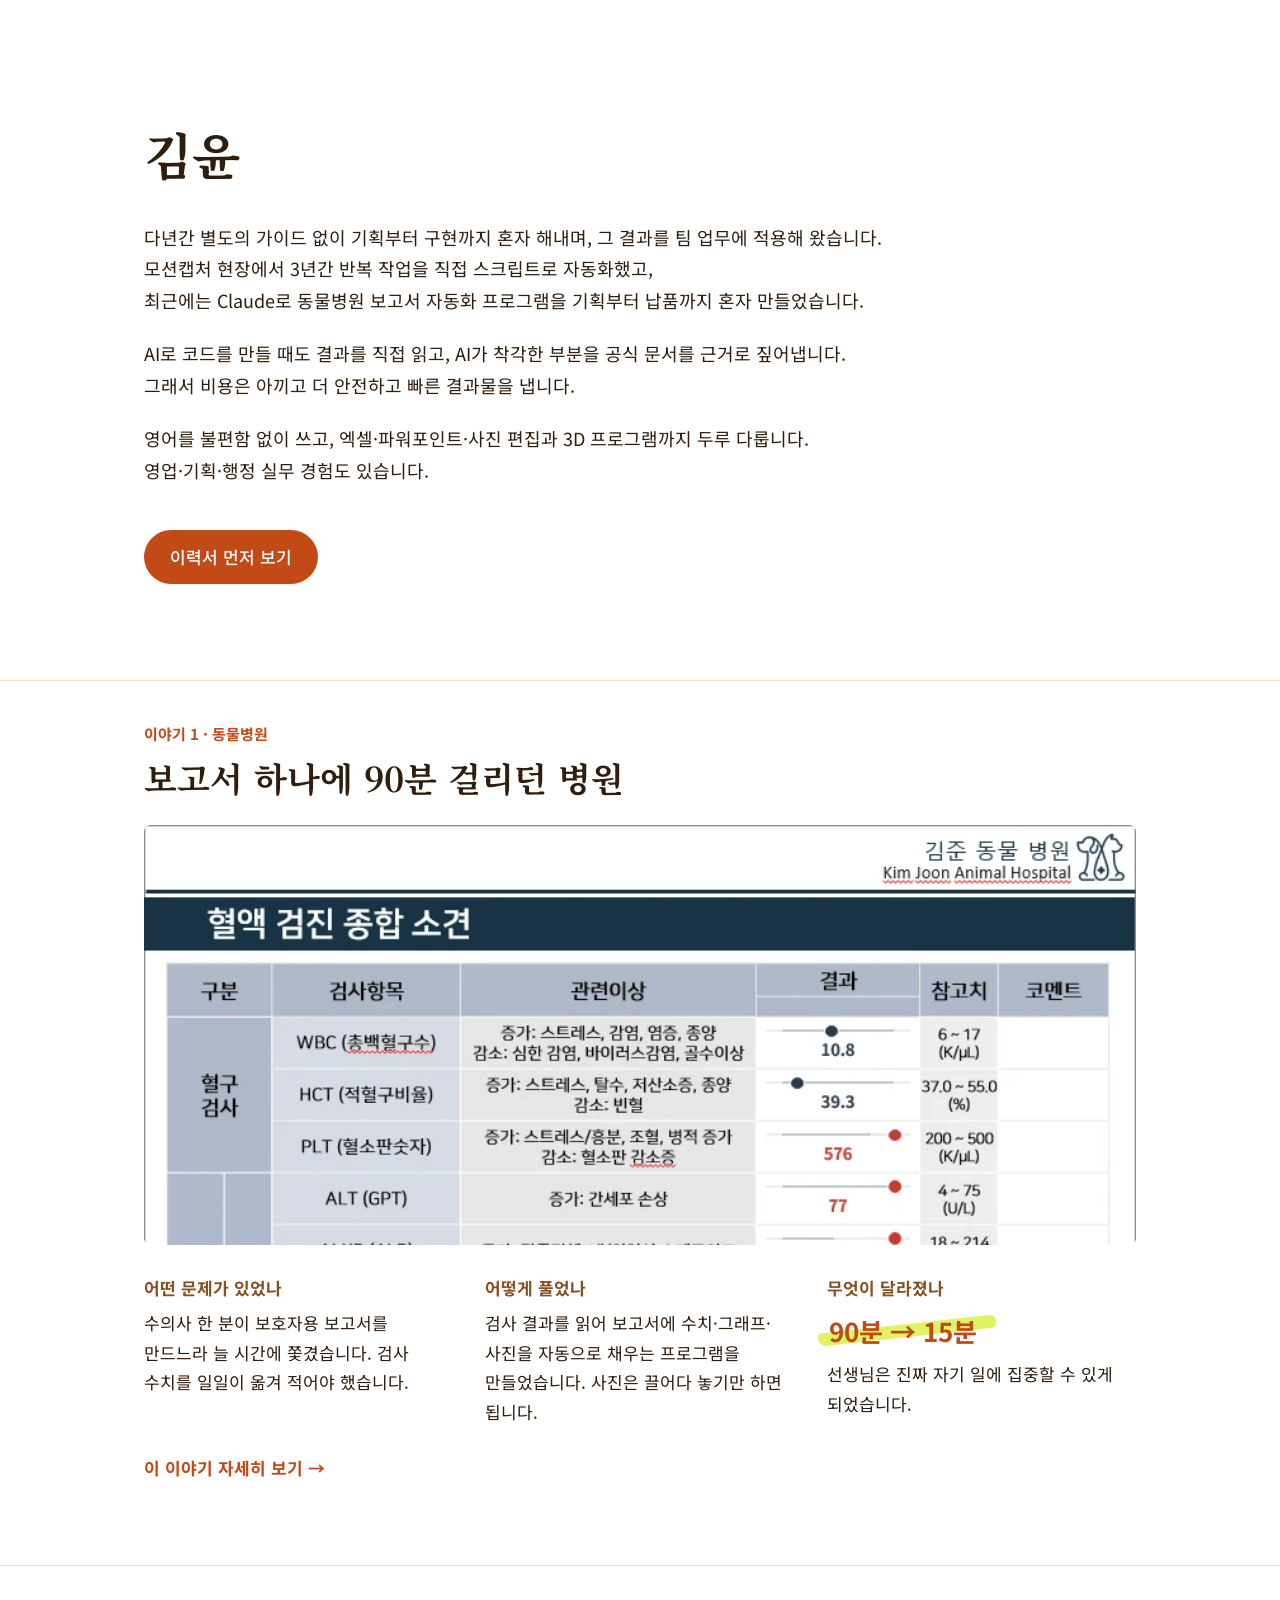
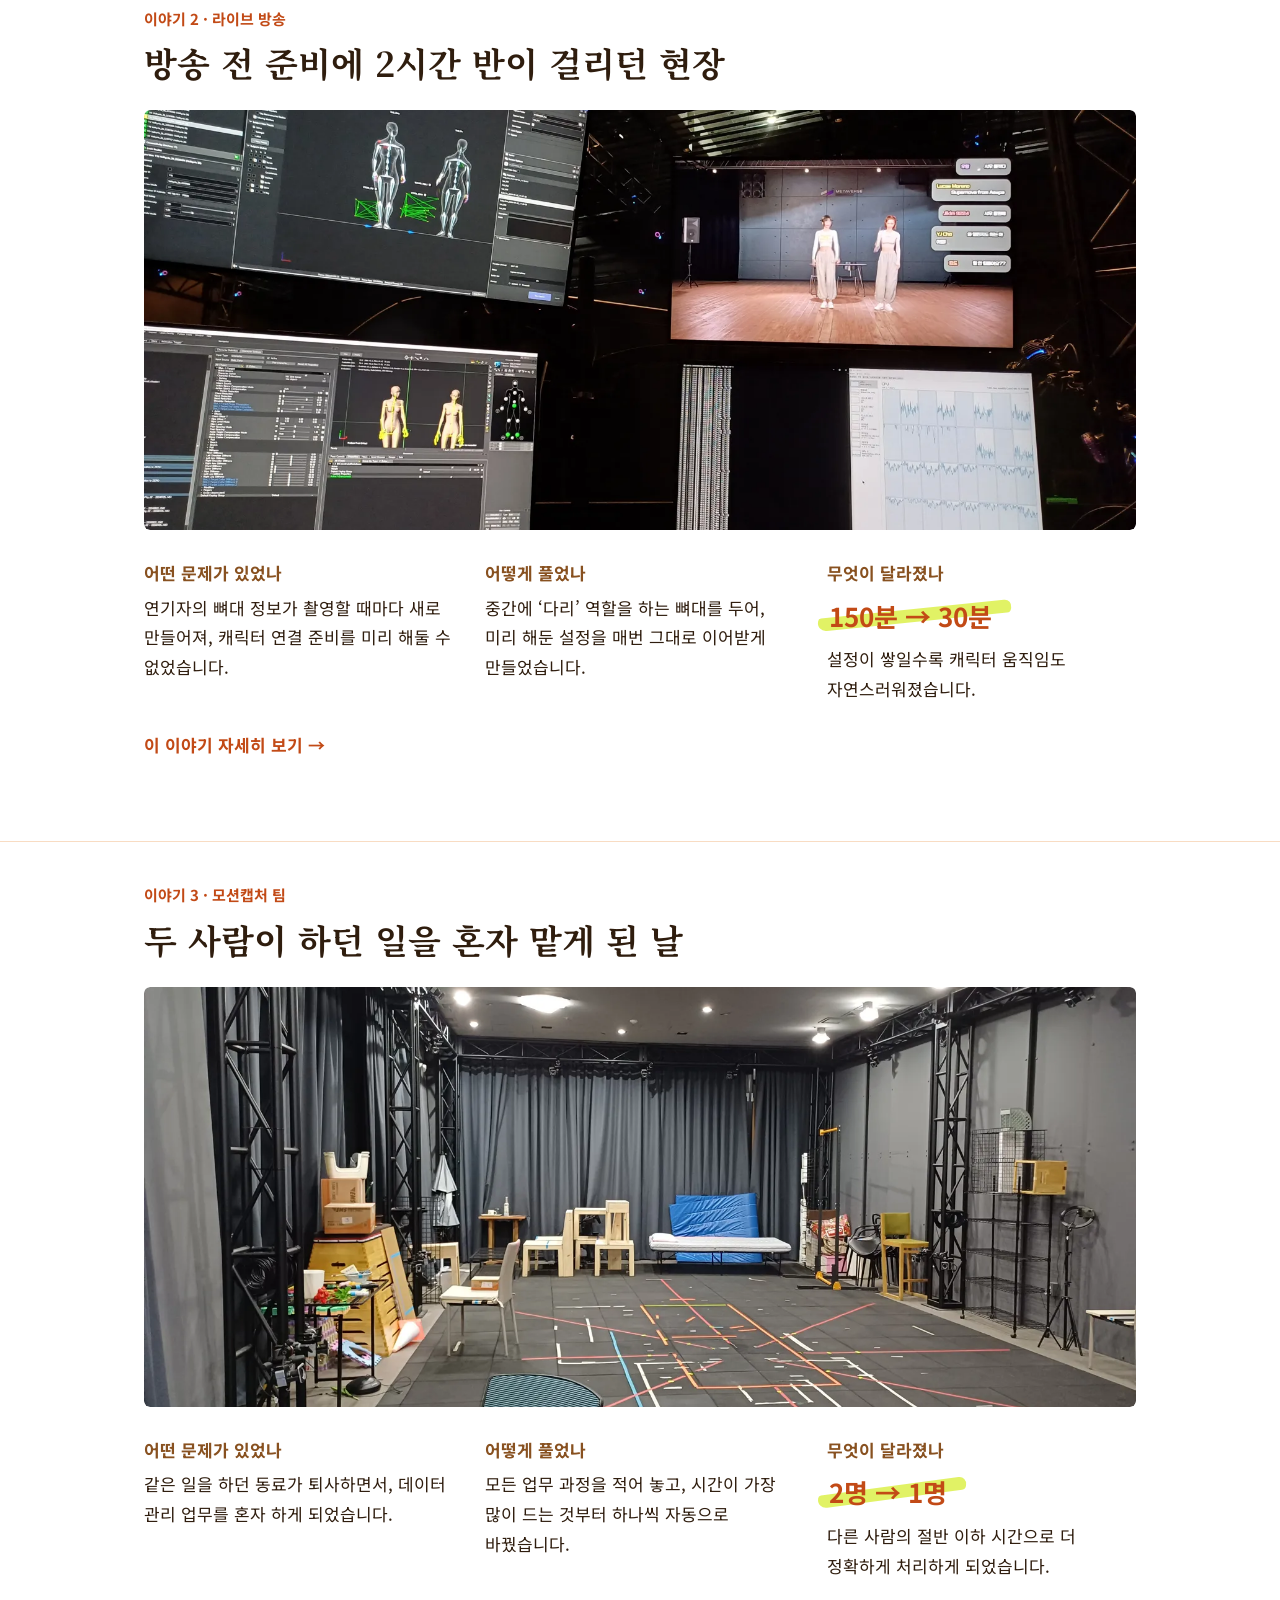
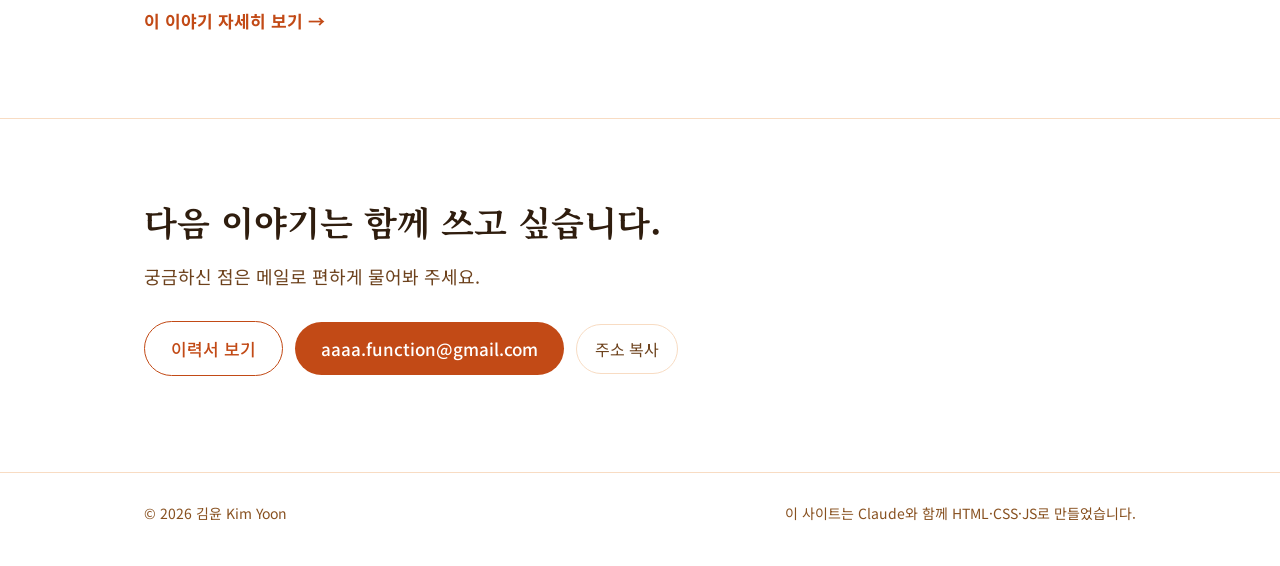
==== index.html @ 87177857 "Highlighter: diagonal stroke from bottom-left to top-right of each number Angle computed per item in" ====
<!doctype html>
<html lang="ko">
<head>
  <meta charset="utf-8">
  <meta name="viewport" content="width=device-width, initial-scale=1">
  <title>김윤 · 포트폴리오</title>
  <meta name="description" content="반복 업무를 찾아 자동화하고, 비개발자가 바로 쓰는 도구로 넘겨줍니다. 신입 AI 바이브 코더 김윤의 포트폴리오.">
  <meta property="og:title" content="김윤 · 포트폴리오">
  <meta property="og:description" content="반복 업무를 찾아 자동화하고, 비개발자가 바로 쓰는 도구로 넘겨줍니다.">
  <meta property="og:type" content="website">
  <meta property="og:image" content="/assets/img/vet-after-c.webp">
  <meta name="theme-color" content="#ffffff">
  <link rel="icon" href="/favicon.svg" type="image/svg+xml">
  <link rel="preconnect" href="https://fonts.googleapis.com">
  <link rel="preconnect" href="https://fonts.gstatic.com" crossorigin>
  <link rel="stylesheet" href="https://fonts.googleapis.com/css2?family=Noto+Serif+KR:wght@600;700&family=Noto+Sans+KR:wght@400;500;700&display=swap">
  <link rel="stylesheet" href="/assets/css/style.css?v=18">
</head>
<body id="top">
  <a class="skip" href="#main">본문으로 건너뛰기</a>

  <main id="main">
    <section class="hero intro" id="about">
      <div class="container narrow">
        <h1>김윤</h1>
        <p>다년간 별도의 가이드 없이 기획부터 구현까지 혼자 해내며, 그 결과를 팀 업무에 적용해 왔습니다.<br>
           모션캡처 현장에서 3년간 반복 작업을 직접 스크립트로 자동화했고,<br>
           최근에는 Claude로 동물병원 보고서 자동화 프로그램을 기획부터 납품까지 혼자 만들었습니다.</p>
        <p>AI로 코드를 만들 때도 결과를 직접 읽고, AI가 착각한 부분을 공식 문서를 근거로 짚어냅니다.<br>
           그래서 비용은 아끼고 더 안전하고 빠른 결과물을 냅니다.</p>
        <p>영어를 불편함 없이 쓰고, 엑셀·파워포인트·사진 편집과 3D 프로그램까지 두루 다룹니다.<br>
           영업·기획·행정 실무 경험도 있습니다.</p>
        <div class="actions">
          <a class="btn" href="/resume.html">이력서 먼저 보기</a>
        </div>
      </div>
    </section>

    <div id="stories">
      <article class="story">
        <div class="container">
          <p class="kicker">이야기 1 · 동물병원</p>
          <h2>보고서 하나에 90분 걸리던 병원</h2>
          <a class="photo-link" href="/projects/vet.html" aria-label="동물병원 이야기 자세히 보기"><img class="photo top" src="/assets/img/vet-after-c.webp" alt="자동으로 만들어진 혈액 검사 보고서" width="782" height="1129" loading="lazy"></a>
          <div class="cols">
            <div><h3>어떤 문제가 있었나</h3><p>수의사 한 분이 보호자용 보고서를 만드느라 늘 시간에 쫓겼습니다. 검사 수치를 일일이 옮겨 적어야 했습니다.</p></div>
            <div><h3>어떻게 풀었나</h3><p>검사 결과를 읽어 보고서에 수치·그래프·사진을 자동으로 채우는 프로그램을 만들었습니다. 사진은 끌어다 놓기만 하면 됩니다.</p></div>
            <div><h3>무엇이 달라졌나</h3><p><b class="big"><span class="hl">90분 → 15분</span></b>선생님은 진짜 자기 일에 집중할 수 있게 되었습니다.</p></div>
          </div>
          <a class="link-more" href="/projects/vet.html">이 이야기 자세히 보기 →</a>
        </div>
      </article>

      <article class="story">
        <div class="container">
          <p class="kicker">이야기 2 · 라이브 방송</p>
          <h2>방송 전 준비에 2시간 반이 걸리던 현장</h2>
          <a class="photo-link" href="/projects/live.html" aria-label="라이브 방송 이야기 자세히 보기"><img class="photo" src="/assets/img/live-4.webp" alt="모션캡처 스튜디오 현장" width="1600" height="900" loading="lazy"></a>
          <div class="cols">
            <div><h3>어떤 문제가 있었나</h3><p>연기자의 뼈대 정보가 촬영할 때마다 새로 만들어져, 캐릭터 연결 준비를 미리 해둘 수 없었습니다.</p></div>
            <div><h3>어떻게 풀었나</h3><p>중간에 ‘다리’ 역할을 하는 뼈대를 두어, 미리 해둔 설정을 매번 그대로 이어받게 만들었습니다.</p></div>
            <div><h3>무엇이 달라졌나</h3><p><b class="big"><span class="hl">150분 → 30분</span></b>설정이 쌓일수록 캐릭터 움직임도 자연스러워졌습니다.</p></div>
          </div>
          <a class="link-more" href="/projects/live.html">이 이야기 자세히 보기 →</a>
        </div>
      </article>

      <article class="story">
        <div class="container">
          <p class="kicker">이야기 3 · 모션캡처 팀</p>
          <h2>두 사람이 하던 일을 혼자 맡게 된 날</h2>
          <a class="photo-link" href="/projects/mocap.html" aria-label="모션캡처 팀 이야기 자세히 보기"><img class="photo" src="/assets/img/mocap-3.webp" alt="모션캡처 스튜디오 전경" width="1600" height="1200" loading="lazy"></a>
          <div class="cols">
            <div><h3>어떤 문제가 있었나</h3><p>같은 일을 하던 동료가 퇴사하면서, 데이터 관리 업무를 혼자 하게 되었습니다.</p></div>
            <div><h3>어떻게 풀었나</h3><p>모든 업무 과정을 적어 놓고, 시간이 가장 많이 드는 것부터 하나씩 자동으로 바꿨습니다.</p></div>
            <div><h3>무엇이 달라졌나</h3><p><b class="big"><span class="hl">2명 → 1명</span></b>다른 사람의 절반 이하 시간으로 더 정확하게 처리하게 되었습니다.</p></div>
          </div>
          <a class="link-more" href="/projects/mocap.html">이 이야기 자세히 보기 →</a>
        </div>
      </article>
    </div>

    <section class="contact" id="contact">
      <div class="container">
        <h2>다음 이야기는 함께 쓰고 싶습니다.</h2>
        <p>궁금하신 점은 메일로 편하게 물어봐 주세요.</p>
        <div class="row">
          <a class="btn ghost" href="/resume.html">이력서 보기</a>
          <a class="btn" href="mailto:aaaa.function@gmail.com">aaaa.function@gmail.com</a>
          <button class="copy-btn" type="button" data-copy="aaaa.function@gmail.com">주소 복사</button>
        </div>
      </div>
    </section>
  </main>

  <footer>
    <div class="container">
      <span>© 2026 김윤 Kim Yoon</span>
      <span>이 사이트는 Claude와 함께 HTML·CSS·JS로 만들었습니다.</span>
    </div>
  </footer>
  <a class="to-top" href="#top" aria-label="맨 위로 가기">↑ 위로 가기</a>
  <script src="/assets/js/main.js?v=18" defer></script>
</body>
</html>
---- assets/css/style.css ----
/* ===== Tokens ===== */
:root {
  --bg: #ffffff;
  --soft: #fef1e7;
  --paper-bg: #fae7d6;
  --text: #2f1d0e;
  --text-2: #6d421d;
  --text-3: #885120;
  --line: #f8dcc3;
  --line-strong: #eebf96;
  --accent: #c24a16;          /* crimson orange, 4.9:1 on white */
  --accent-hover: #9a3a10;
  --accent-soft: #fcf0e8;
  --before: transparent;
  --before-ink: #885120;
  --serif: "Noto Serif KR", serif;
  --sans: "Noto Sans KR", -apple-system, "Apple SD Gothic Neo", "Malgun Gothic", sans-serif;
  --maxw: 1040px;
  color-scheme: light;
}

/* ===== Base ===== */
*, *::before, *::after { box-sizing: border-box; }
html { scroll-behavior: smooth; -webkit-text-size-adjust: 100%; }
body { margin: 0; background: var(--bg); color: var(--text); font-family: var(--sans); font-size: 17px; line-height: 1.75; word-break: keep-all; overflow-wrap: anywhere; }
img { max-width: 100%; display: block; }
a { color: var(--accent); }
h1, h2, h3 { margin: 0; line-height: 1.35; }
p { margin: 0; }
.container { max-width: var(--maxw); margin: 0 auto; padding: 0 24px; }
.serif { font-family: var(--serif); }
.skip { position: absolute; left: -999px; top: 8px; background: var(--accent); color: #fff; padding: 8px 12px; border-radius: 8px; z-index: 100; }
.skip:focus { left: 8px; }
:focus-visible { outline: 3px solid var(--accent); outline-offset: 3px; border-radius: 4px; }

/* ===== Header ===== */
.site-header { position: sticky; top: 0; z-index: 50; background: rgba(255,255,255,.94); backdrop-filter: blur(8px); -webkit-backdrop-filter: blur(8px); border-bottom: 1px solid transparent; transition: border-color .2s; }
.site-header.scrolled { border-bottom-color: var(--line); }
.nav { display: flex; flex-wrap: wrap; align-items: center; justify-content: space-between; gap: 8px 16px; min-height: 68px; padding-top: 8px; padding-bottom: 8px; }
.brand { font-family: var(--serif); font-size: 20px; font-weight: 700; text-decoration: none; color: var(--text); }
.nav-links { display: flex; flex-wrap: wrap; align-items: center; gap: 4px; list-style: none; margin: 0; padding: 0; }
.nav-links a { display: inline-block; text-decoration: none; color: var(--text-2); font-size: 16px; padding: 10px 12px; border-radius: 8px; }
.nav-links a:hover, .nav-links a[aria-current="page"] { color: var(--text); background: var(--soft); }
.nav-links a.pill { color: var(--accent); border: 1.5px solid var(--accent); border-radius: 999px; padding: 8px 16px; margin-left: 4px; }
.nav-links a.pill:hover { background: var(--accent); color: #fff; }

/* ===== Buttons ===== */
.btn { display: inline-flex; align-items: center; gap: 8px; min-height: 48px; padding: 12px 26px; border-radius: 999px; background: var(--accent); color: #fff; text-decoration: none; font-size: 17px; font-weight: 500; }
.btn:hover { background: var(--accent-hover); }
.btn.ghost { background: transparent; color: var(--accent); border: 1.5px solid var(--accent); }
.btn.ghost:hover { background: var(--accent-soft); }
.link-more { display: inline-block; font-size: 17px; font-weight: 700; text-decoration: none; padding: 10px 0; }
.link-more:hover { text-decoration: underline; }

/* ===== Main page (B · story) ===== */
.hero { padding: 80px 0 64px; }
.hero h1 { font-family: var(--serif); font-size: clamp(32px, 5vw, 50px); font-weight: 700; }
.hero .lead { margin-top: 28px; font-size: clamp(17px, 2vw, 19px); color: var(--text-2); max-width: 680px; }
.hero .actions { display: flex; flex-wrap: wrap; gap: 12px; margin-top: 32px; }

.story { padding: 40px 0 72px; border-top: 1px solid var(--line); }
.story .kicker { font-size: 15px; font-weight: 700; color: var(--accent); }
.story h2 { font-family: var(--serif); font-size: clamp(26px, 3.6vw, 34px); margin: 8px 0 24px; }
.story .photo { width: 100%; height: clamp(220px, 40vw, 420px); object-fit: cover; border-radius: 6px; background: var(--soft); }
.story .photo.top { object-position: top; }
.story .cols { display: grid; grid-template-columns: repeat(auto-fit, minmax(260px, 1fr)); gap: 28px 32px; margin-top: 32px; }
.story h3 { font-size: 17px; color: var(--text-3); margin-bottom: 8px; }
.story .big { display: block; font-size: 26px; font-weight: 700; color: var(--accent); }
.story .link-more { margin-top: 16px; }

.band { background: var(--soft); padding: 72px 0; }
.band .narrow { max-width: 760px; }
.band h2 { font-family: var(--serif); font-size: 30px; margin-bottom: 20px; }
.band p + p { margin-top: 16px; }
.band p { font-size: 18px; }

.contact { padding: 80px 0 96px; }
.contact h2 { font-family: var(--serif); font-size: clamp(26px, 3.6vw, 34px); }
.contact p { margin: 16px 0 28px; font-size: 18px; color: var(--text-2); }
.contact .row { display: flex; flex-wrap: wrap; gap: 12px; align-items: center; }
.copy-btn { font: inherit; font-size: 16px; min-height: 48px; padding: 10px 18px; border-radius: 999px; border: 1.5px solid var(--line); background: #fff; color: var(--text-2); cursor: pointer; }
.copy-btn:hover { border-color: var(--accent); color: var(--accent); }

footer { border-top: 1px solid var(--line); padding: 28px 0 40px; color: var(--text-3); font-size: 14px; }
footer .container { display: flex; flex-wrap: wrap; justify-content: space-between; gap: 8px 24px; }

/* ===== Resume (D · paper) ===== */
.paper-wrap { background: var(--paper-bg); padding: 48px 16px 80px; }
.paper { max-width: 860px; margin: 0 auto; background: #fff; border-radius: 4px; box-shadow: 0 2px 16px rgba(0,0,0,.08); padding: clamp(28px, 6vw, 64px) clamp(20px, 6vw, 56px); }
.paper-head { display: flex; flex-wrap: wrap; justify-content: space-between; align-items: flex-end; gap: 12px 16px; border-bottom: 3px solid var(--text); padding-bottom: 20px; }
.paper-head h1 { font-family: var(--serif); font-size: 44px; font-weight: 700; }
.paper-head p { color: var(--text-2); margin-top: 4px; }
.paper-head a { font-weight: 700; }
.paper-stats { display: grid; grid-template-columns: repeat(auto-fit, minmax(170px, 1fr)); border-bottom: 1px solid var(--line-strong); }
.paper-stats div { padding: 22px 8px 22px 0; }
.paper-stats small { display: block; font-size: 15px; color: var(--text-2); }
.paper-stats b { font-size: 25px; color: var(--accent); }
.prow { display: flex; flex-wrap: wrap; gap: 8px 32px; padding: 28px 0; border-bottom: 1px solid var(--line-strong); }
.prow:last-child { border-bottom: 0; padding-bottom: 0; }
.prow > h2 { flex: 1 1 110px; font-size: 17px; font-weight: 700; }
.prow > .pc { flex: 999 1 480px; min-width: 0; }
.pjob + .pjob { margin-top: 22px; }
.pjob .t { display: flex; flex-wrap: wrap; justify-content: space-between; gap: 2px 12px; }
.pjob h3 { font-size: 19px; }
.pjob .d { font-size: 15px; color: var(--text-2); }
.pjob p { margin-top: 4px; }
.pjob a { font-size: 15px; font-weight: 700; text-decoration: none; display: inline-block; padding: 6px 0; }
.tl { list-style: none; margin: 0; padding: 0; display: grid; gap: 10px; }
.tl li { display: flex; flex-wrap: wrap; gap: 2px 20px; }
.tl .w { flex: 0 0 170px; color: var(--text-2); }
.plist { margin: 0; padding-left: 20px; display: grid; gap: 8px; }
.plist ul { margin: 6px 0 0; padding-left: 18px; display: grid; gap: 4px; color: var(--text-2); font-size: 16px; }
.paper-actions { max-width: 860px; margin: 20px auto 0; display: flex; flex-wrap: wrap; gap: 12px; justify-content: flex-end; }

/* ===== Case pages (E + A) ===== */
.case-hero { padding: 48px 0 8px; }
.back { display: inline-block; font-size: 16px; color: var(--text-2); text-decoration: none; padding: 8px 0; margin-bottom: 20px; }
.back:hover { color: var(--text); }
.case-hero .kicker { font-size: 15px; font-weight: 700; color: var(--accent); }
.case-hero h1 { font-family: var(--serif); font-size: clamp(30px, 4.6vw, 44px); margin-top: 6px; }

.callout { margin-top: 28px; background: transparent; border: 1.5px solid var(--accent); border-radius: 16px; padding: 24px 28px; }
.callout .lbl { font-size: 15px; font-weight: 700; color: var(--accent); margin-bottom: 8px; }
.callout ul { margin: 0; padding-left: 20px; display: grid; gap: 6px; font-size: 18px; }
.callout b { color: var(--accent); }

.compare { display: grid; grid-template-columns: repeat(auto-fit, minmax(280px, 1fr)); gap: 20px; margin-top: 24px; }
.compare .side { border-radius: 16px; padding: 26px 28px; background: transparent; border: 1.5px solid var(--line-strong); }
.compare .side.after { background: transparent; border: 2px solid var(--accent); }
.compare .tag { font-size: 16px; font-weight: 700; color: var(--before-ink); }
.compare .num { font-size: clamp(30px, 4vw, 40px); font-weight: 700; color: var(--before-ink); margin-top: 2px; line-height: 1.3; }
.compare .after .tag, .compare .after .num { color: var(--accent); }
.compare p { margin-top: 8px; }
.compare img { margin-top: 16px; width: 100%; height: 280px; object-fit: cover; object-position: top; border-radius: 10px; background: #fff; }
.compare button { all: unset; display: block; width: 100%; cursor: zoom-in; }
.compare button:focus-visible { outline: 3px solid var(--accent); outline-offset: 3px; border-radius: 10px; }

.facts { display: grid; grid-template-columns: repeat(auto-fit, minmax(200px, 1fr)); gap: 12px; margin-top: 20px; }
.fact { border: 1px solid var(--line); border-radius: 12px; padding: 16px 18px; }
.fact small { display: block; font-size: 14px; color: var(--text-3); }
.fact b { font-size: 17px; }

.detail { padding: 56px 0 24px; }
.detail > h2 { font-family: var(--serif); font-size: 26px; margin-bottom: 8px; }
.detail > .note { color: var(--text-3); font-size: 15px; margin-bottom: 8px; }
.dsec { padding: 24px 0; border-top: 1px solid var(--line); display: flex; flex-wrap: wrap; gap: 8px 32px; }
.dsec h3 { flex: 1 1 140px; font-size: 18px; }
.dsec ul { flex: 999 1 480px; min-width: 0; margin: 0; padding-left: 20px; display: grid; gap: 8px; }
.dsec li::marker { color: var(--accent); }
.dsec .arrow { color: var(--accent); font-weight: 700; }

.gallery { display: grid; grid-template-columns: repeat(auto-fit, minmax(280px, 1fr)); gap: 12px; padding: 16px 0 24px; }
.gallery button { display: block; width: 100%; padding: 0; border: 1px solid var(--line); border-radius: 10px; overflow: hidden; background: var(--soft); cursor: zoom-in; }
.gallery img { width: 100%; aspect-ratio: 4 / 3; object-fit: cover; }
.gallery .contain img { object-fit: contain; background: #fff; }
.gallery figure { margin: 0; }
.gallery figcaption { font-size: 14px; color: var(--text-3); margin-top: 6px; }

.video { position: relative; aspect-ratio: 16 / 9; border-radius: 10px; overflow: hidden; background: #111; margin-top: 16px; }
.video button { all: unset; position: absolute; inset: 0; cursor: pointer; display: grid; place-items: center; }
.video img { position: absolute; inset: 0; width: 100%; height: 100%; object-fit: cover; opacity: .8; }
.video .play { position: relative; width: 72px; height: 72px; border-radius: 50%; background: rgba(255,255,255,.94); display: grid; place-items: center; }
.video .play svg { width: 28px; height: 28px; margin-left: 4px; color: #111; }
.video .vlabel { position: absolute; left: 14px; bottom: 12px; color: #fff; font-size: 14px; background: rgba(0,0,0,.6); padding: 4px 10px; border-radius: 8px; }
.video iframe { position: absolute; inset: 0; width: 100%; height: 100%; border: 0; }

.pager { display: flex; flex-wrap: wrap; gap: 12px; padding: 32px 0 72px; }
.pager a { flex: 1 1 240px; text-decoration: none; border: 1px solid var(--line); border-radius: 12px; padding: 14px 18px; color: var(--text); }
.pager a:hover { border-color: var(--accent); }
.pager small { display: block; color: var(--text-3); font-size: 14px; }
.pager span { font-weight: 700; }
.pager .r { text-align: right; }

/* ===== Lightbox ===== */
.lightbox { border: 0; padding: 0; background: transparent; max-width: 100vw; max-height: 100vh; width: 100vw; height: 100vh; }
.lightbox::backdrop { background: rgba(10,10,8,.9); }
.lightbox .lb-inner { width: 100%; height: 100%; display: grid; place-items: center; padding: 56px 16px 40px; }
.lightbox img { max-width: min(1400px, 100%); max-height: calc(100vh - 110px); object-fit: contain; border-radius: 6px; }
.lightbox .lb-close { position: fixed; top: 14px; right: 14px; background: rgba(255,255,255,.15); color: #fff; border: 0; width: 48px; height: 48px; border-radius: 10px; cursor: pointer; font-size: 20px; }
.lightbox .lb-cap { position: fixed; left: 0; right: 0; bottom: 14px; text-align: center; color: rgba(255,255,255,.8); font-size: 14px; }

@media (prefers-reduced-motion: reduce) { html { scroll-behavior: auto; } }
@media (max-width: 480px) { .container { padding: 0 16px; } .hero { padding: 56px 0 48px; } }

/* ===== Print (résumé) ===== */
@media print {
  .site-header, footer, .paper-actions, .skip { display: none !important; }
  .paper-wrap { background: #fff; padding: 0; }
  .paper { box-shadow: none; padding: 0; }
  body { font-size: 11pt; }
}

/* ===== Intro as first section ===== */
.hero.intro p { max-width: none; }
.hero.intro .kicker { font-size: 15px; font-weight: 700; color: var(--accent); margin-bottom: 10px; }
.hero.intro h1 { margin-bottom: 24px; }
.hero.intro p:not(.kicker) { font-size: 18px; }
.hero.intro p:not(.kicker) + p { margin-top: 16px; }

/* ===== Back to top ===== */
.to-top {
  position: fixed; right: 20px; bottom: 20px; z-index: 60;
  display: inline-flex; align-items: center; min-height: 48px; padding: 0 18px;
  border-radius: 999px; background: var(--accent); color: #fff; text-decoration: none;
  font-size: 15px; font-weight: 500; box-shadow: 0 4px 16px rgba(0,0,0,.15);
  opacity: 0; visibility: hidden; transform: translateY(8px);
  transition: opacity .2s, transform .2s, visibility .2s;
}
.to-top.show { opacity: 1; visibility: visible; transform: none; }
.to-top:hover { background: var(--accent-hover); }
@media print { .to-top { display: none !important; } }
@media (max-width: 480px) { .to-top { right: 12px; bottom: 12px; } }

/* ===== Spacing & separator tweaks ===== */
.hero.intro { padding: 120px 0 96px; }
.hero.intro .kicker { margin-bottom: 14px; }
.hero.intro h1 { margin-bottom: 0.68em; } /* ≈ half the heading line height */
.hero.intro p:not(.kicker) + p { margin-top: 22px; }
.hero.intro .actions { margin-top: 44px; }
.contact { border-top: 1px solid var(--line); }
@media (max-width: 480px) { .hero.intro { padding: 72px 0 64px; } }

/* ===== 결과: text first, images below (single column) ===== */
.dsec.result { display: block; }
.r-text { display: flex; flex-wrap: wrap; gap: 8px 32px; }
.r-text h3 { flex: 1 1 140px; font-size: 18px; }
.r-text ul { flex: 999 1 480px; min-width: 0; margin: 0; padding-left: 20px; display: grid; gap: 8px; }
.r-media { display: flex; flex-direction: column; align-items: center; gap: 20px; margin-top: 32px; }
.r-media figure { margin: 0; width: 100%; max-width: 760px; text-align: center; }
.r-media button { all: unset; display: block; width: 100%; cursor: zoom-in; }
.r-media button:focus-visible { outline: 3px solid var(--accent); outline-offset: 3px; border-radius: 8px; }
.r-media img { display: block; width: 100%; height: auto; margin: 0 auto; border: 0; border-radius: 8px; }
.r-media figcaption { font-size: 14px; color: var(--text-3); margin-top: 6px; }

/* ===== Main page: story photos link to their subpage ===== */
.photo-link { display: block; border-radius: 6px; overflow: hidden; }
.photo-link .photo { transition: transform .35s ease, opacity .2s; }
.photo-link:hover .photo { transform: scale(1.015); opacity: .94; }
.photo-link:focus-visible { outline: 3px solid var(--accent); outline-offset: 3px; }
@media (prefers-reduced-motion: reduce) { .photo-link .photo { transition: none; } .photo-link:hover .photo { transform: none; } }

/* ===== Videos above photos in 결과 ===== */
.r-videos { display: flex; flex-direction: column; align-items: center; gap: 20px; margin-top: 32px; }
.r-videos .video { width: 100%; max-width: 760px; margin-top: 0; }

/* ===== Highlighter-pen mark under the before→after numbers ===== */
.story .big { margin-bottom: 6px; }
.hl { position: relative; display: inline-block; z-index: 0; padding: 0 2px; }
.hl::before {
  content: ""; position: absolute; z-index: -1;
  left: -10px; right: -18px; top: 50%; height: 0.5em;   /* oversized past both ends */
  margin-top: -0.25em;
  background: #dcf04a;                 /* lime-ish yellow */
  opacity: .85; border-radius: 3px 10px 4px 12px;
  /* angle set per item by main.js so the stroke runs from the text's
     bottom-left corner to its top-right corner; -8deg is the no-JS fallback */
  transform: rotate(var(--hl-rot, -8deg)) skewX(-14deg);
  transform-origin: center;
}
@media print { .hl::before { opacity: .5; } }
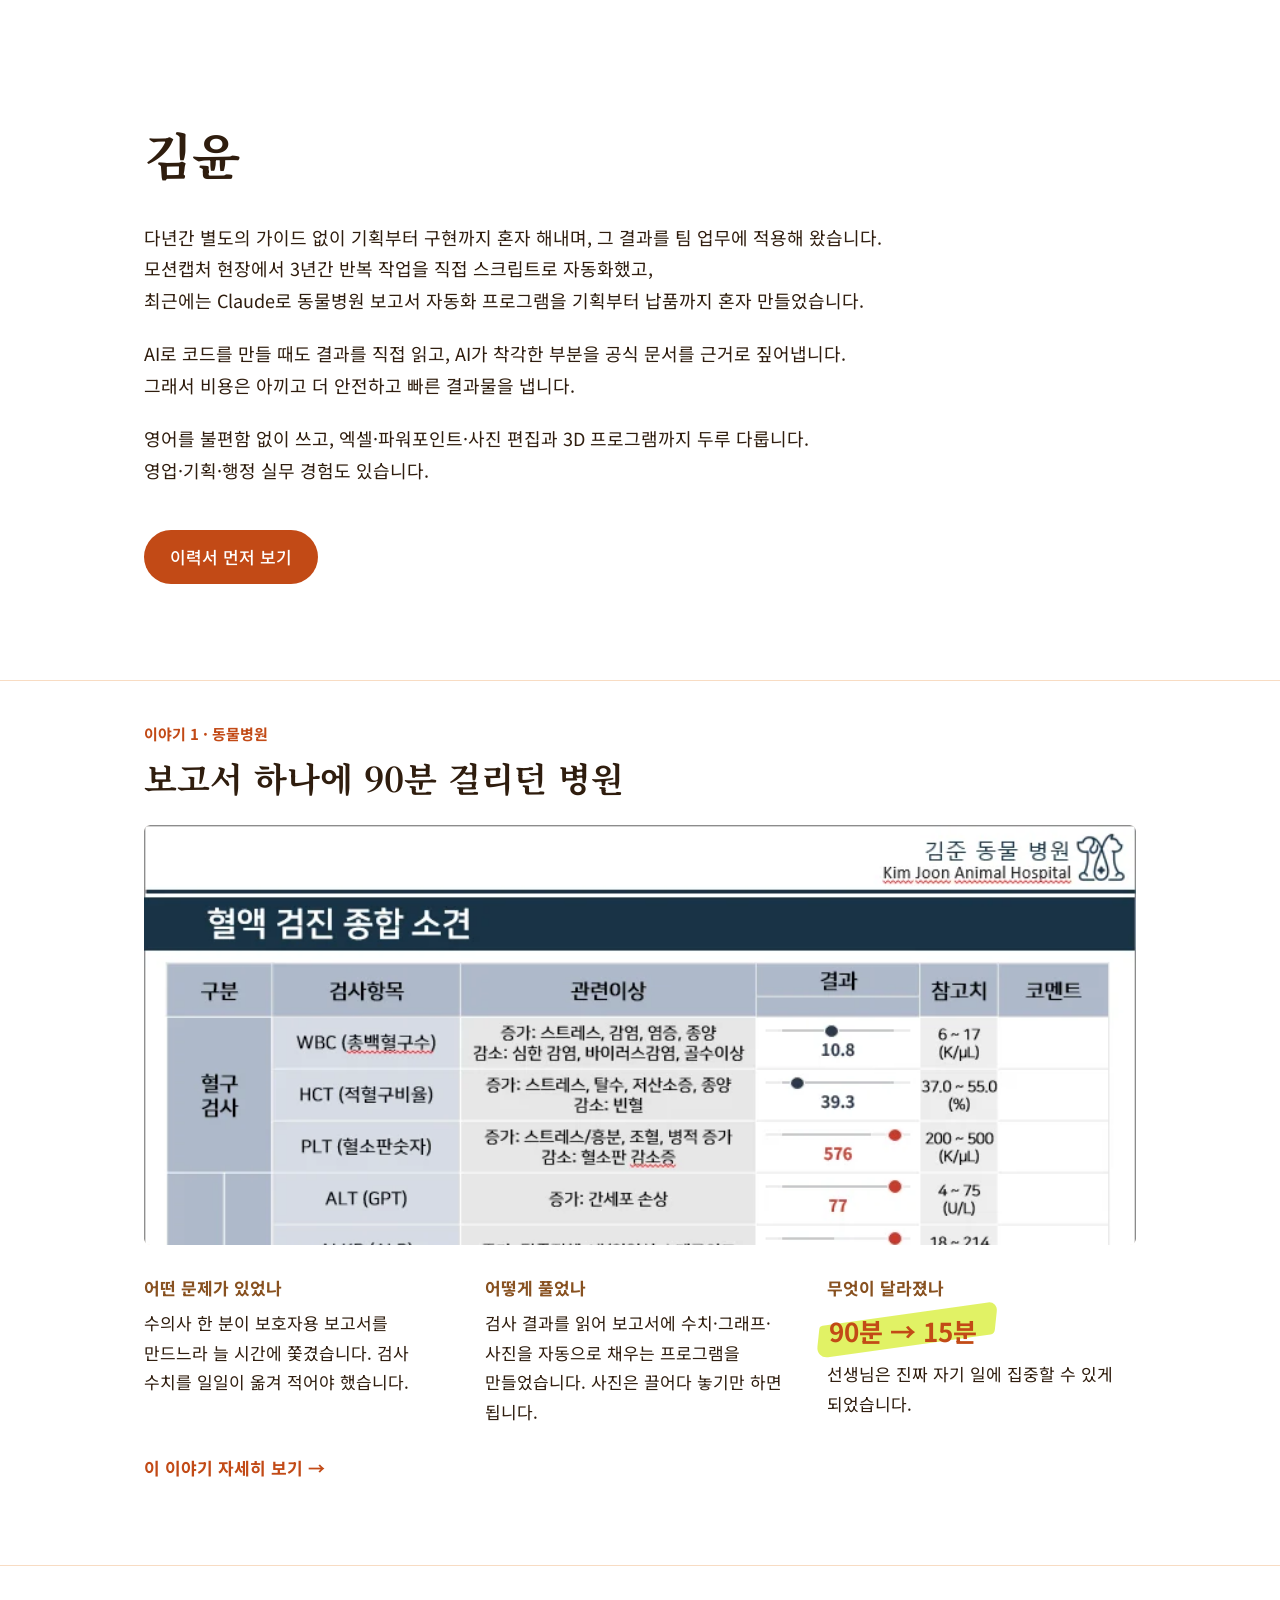
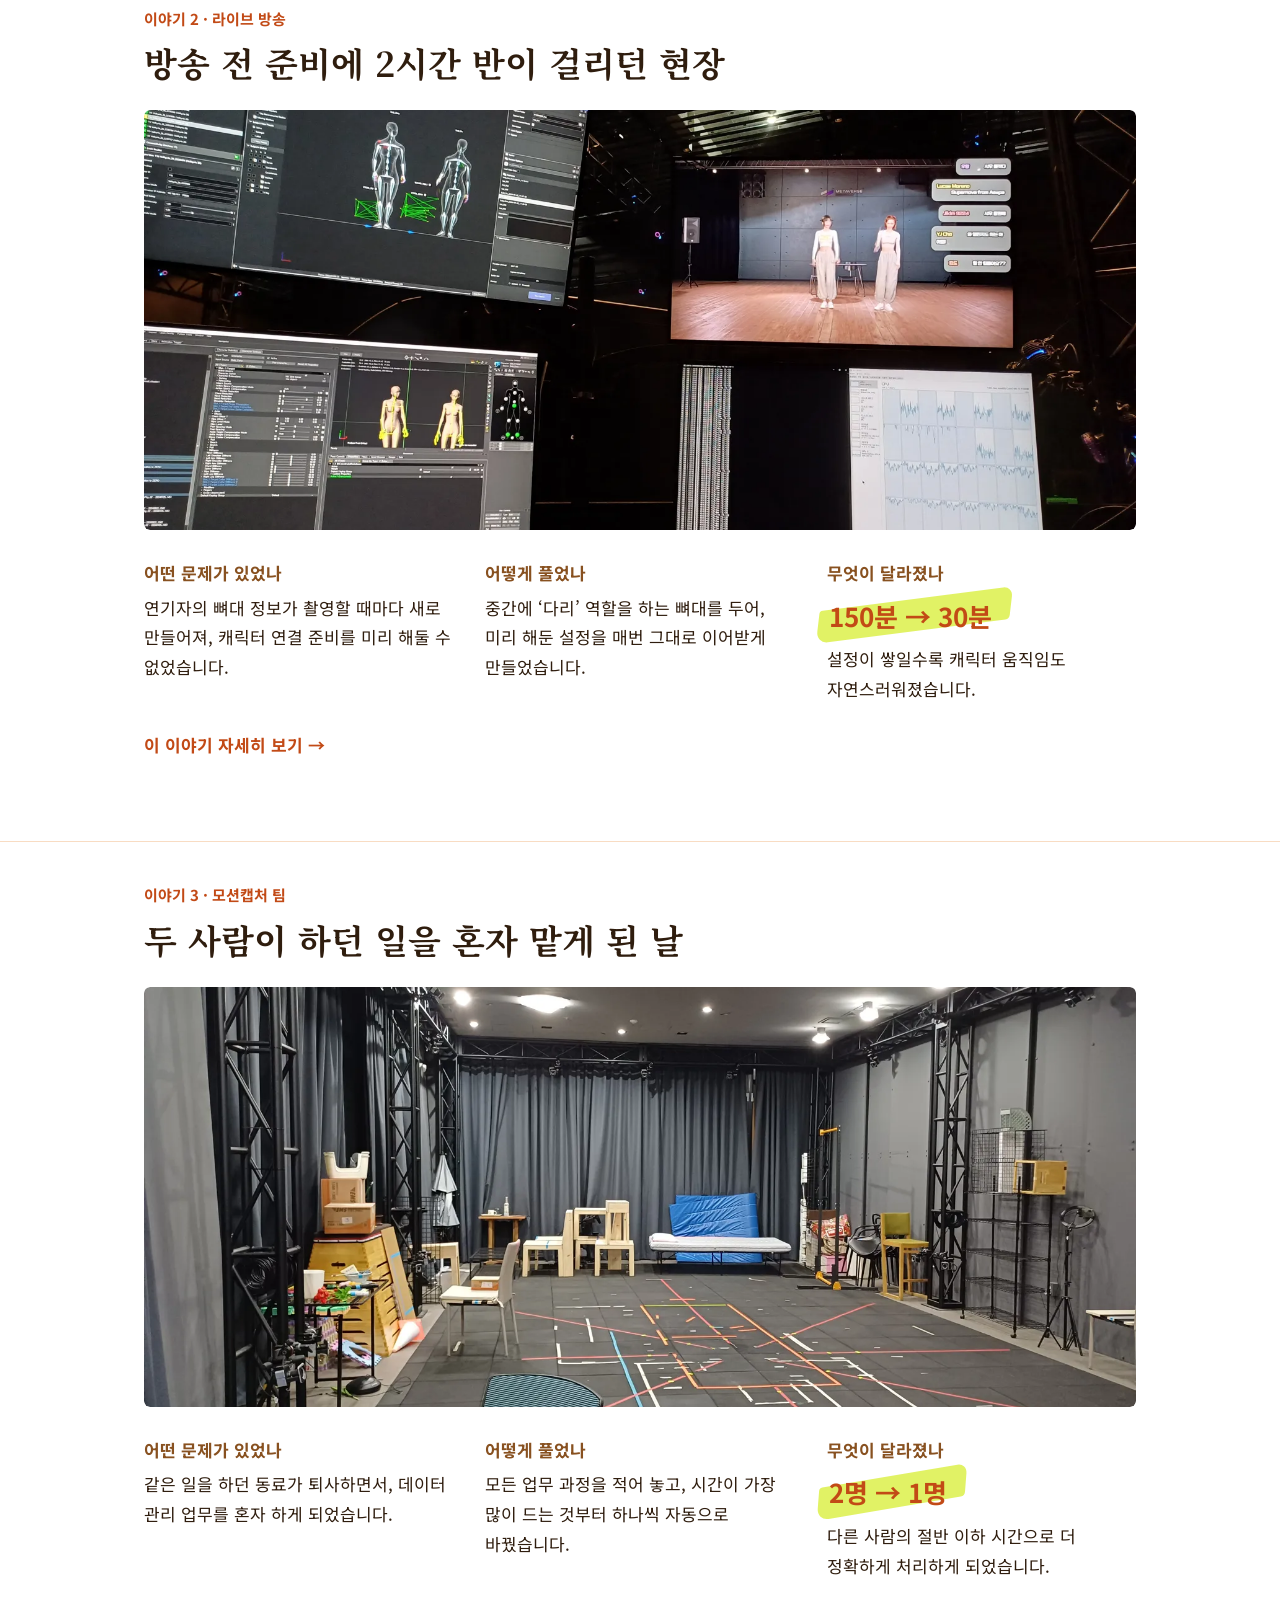
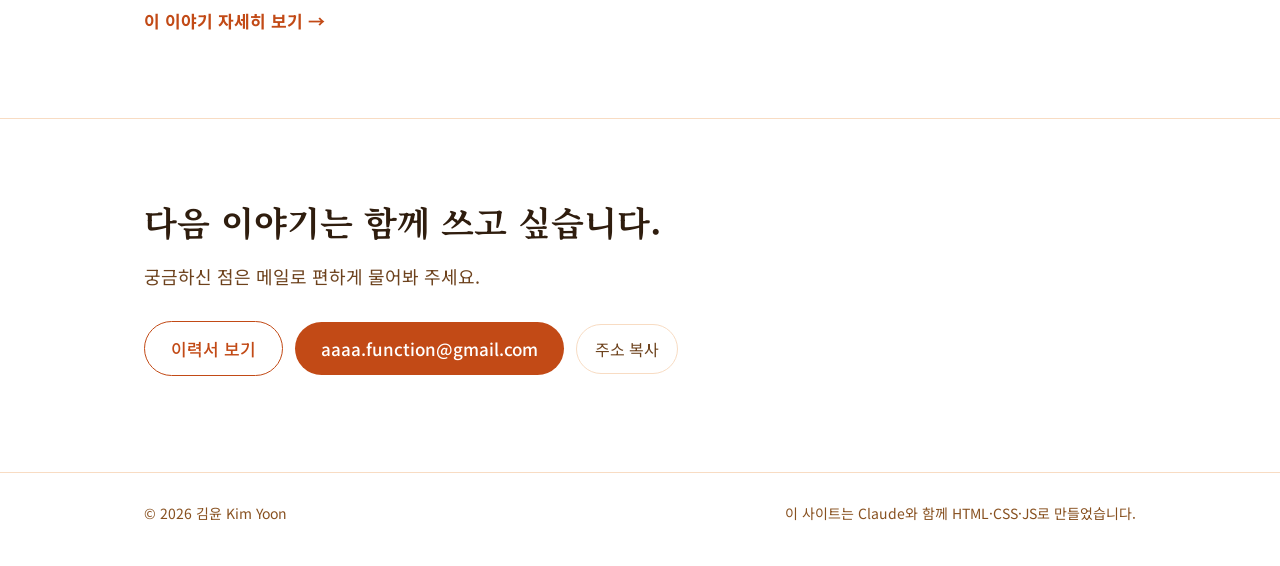
==== commit df4db317: "Highlighter: double the stroke thickness (0.62em → 1.24em) Co-Authored-By: Claude Opus 5.5 <noreply@" ====
--- a/index.html
+++ b/index.html
@@ -14,7 +14,7 @@
   <link rel="preconnect" href="https://fonts.googleapis.com">
   <link rel="preconnect" href="https://fonts.gstatic.com" crossorigin>
   <link rel="stylesheet" href="https://fonts.googleapis.com/css2?family=Noto+Serif+KR:wght@600;700&family=Noto+Sans+KR:wght@400;500;700&display=swap">
-  <link rel="stylesheet" href="/assets/css/style.css?v=18">
+  <link rel="stylesheet" href="/assets/css/style.css?v=19">
 </head>
 <body id="top">
   <a class="skip" href="#main">본문으로 건너뛰기</a>
@@ -100,6 +100,6 @@
     </div>
   </footer>
   <a class="to-top" href="#top" aria-label="맨 위로 가기">↑ 위로 가기</a>
-  <script src="/assets/js/main.js?v=18" defer></script>
+  <script src="/assets/js/main.js?v=19" defer></script>
 </body>
 </html>
--- a/assets/css/style.css
+++ b/assets/css/style.css
@@ -248,8 +248,8 @@
 .hl { position: relative; display: inline-block; z-index: 0; padding: 0 2px; }
 .hl::before {
   content: ""; position: absolute; z-index: -1;
-  left: -10px; right: -18px; top: 50%; height: 0.5em;   /* oversized past both ends */
-  margin-top: -0.25em;
+  left: -10px; right: -18px; top: 50%; height: 1.24em;  /* 2× the original 0.62em; oversized past both ends */
+  margin-top: -0.62em;
   background: #dcf04a;                 /* lime-ish yellow */
   opacity: .85; border-radius: 3px 10px 4px 12px;
   /* angle set per item by main.js so the stroke runs from the text's
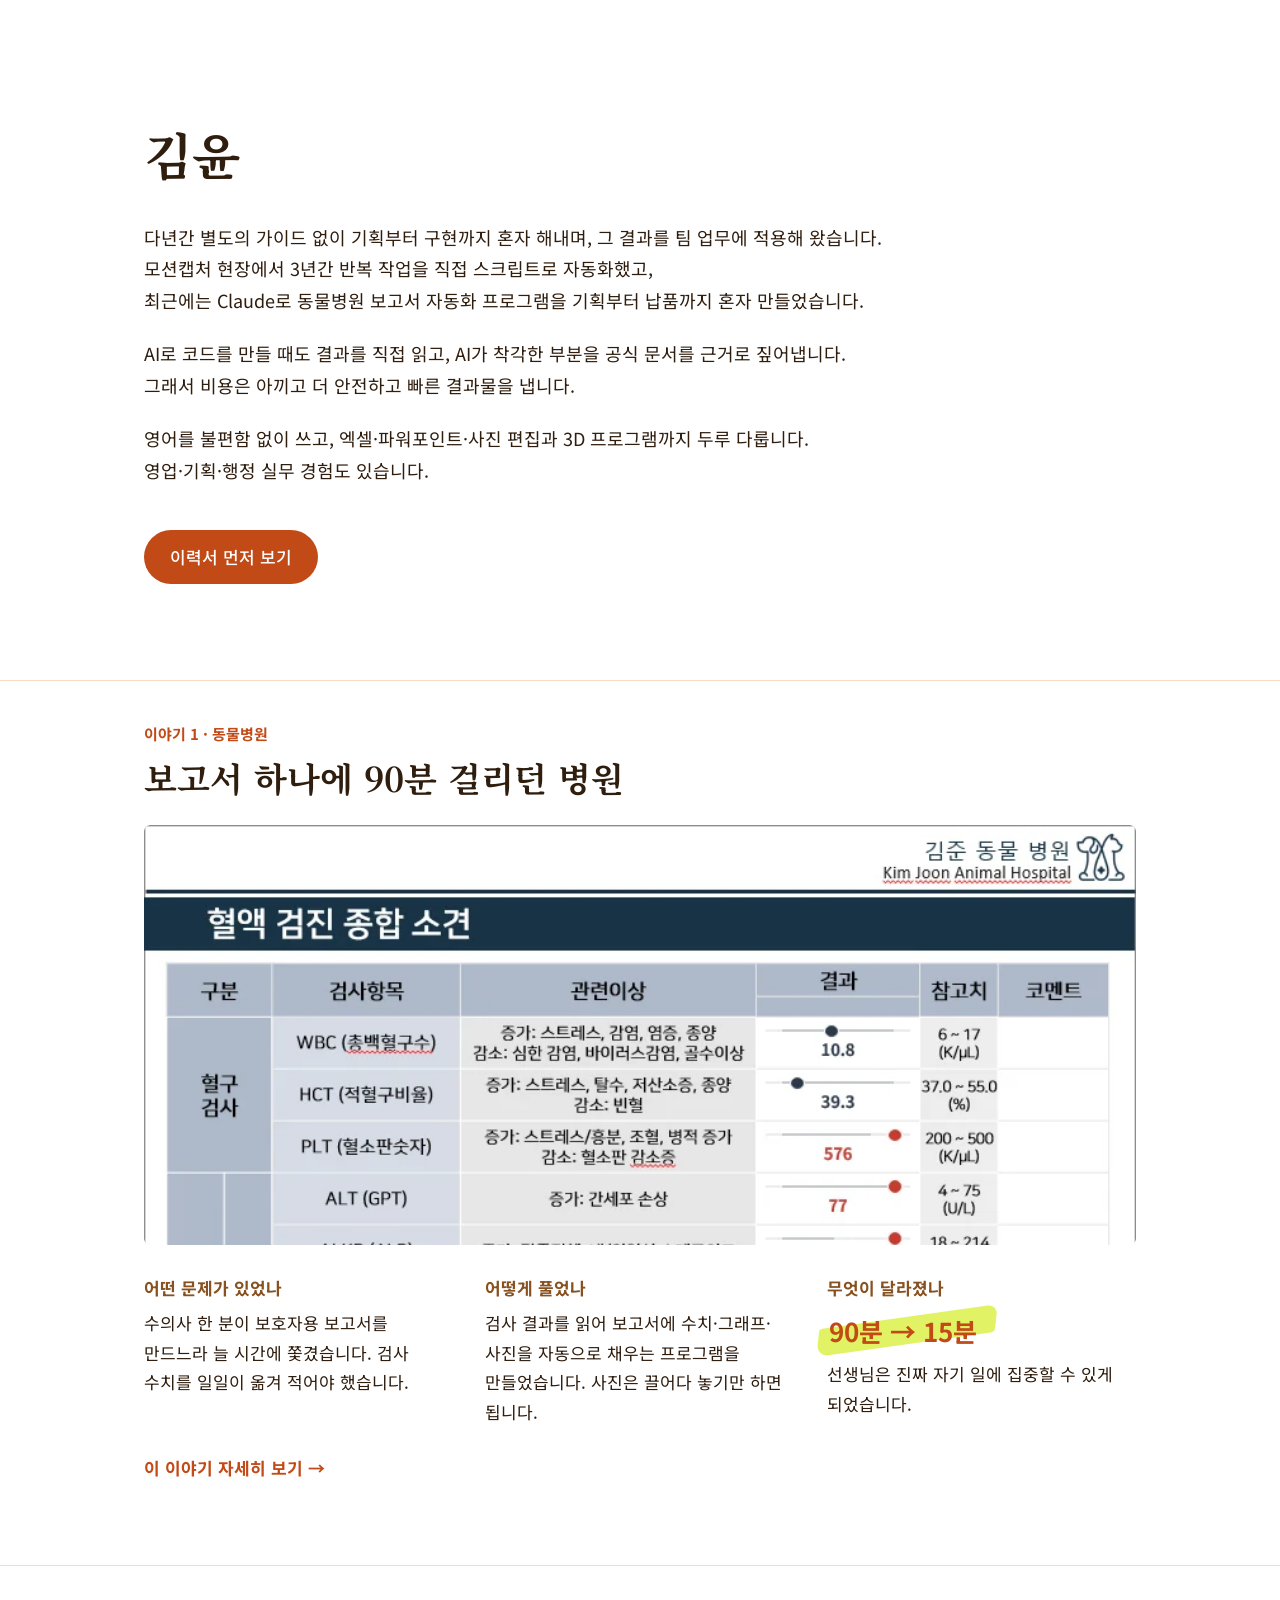
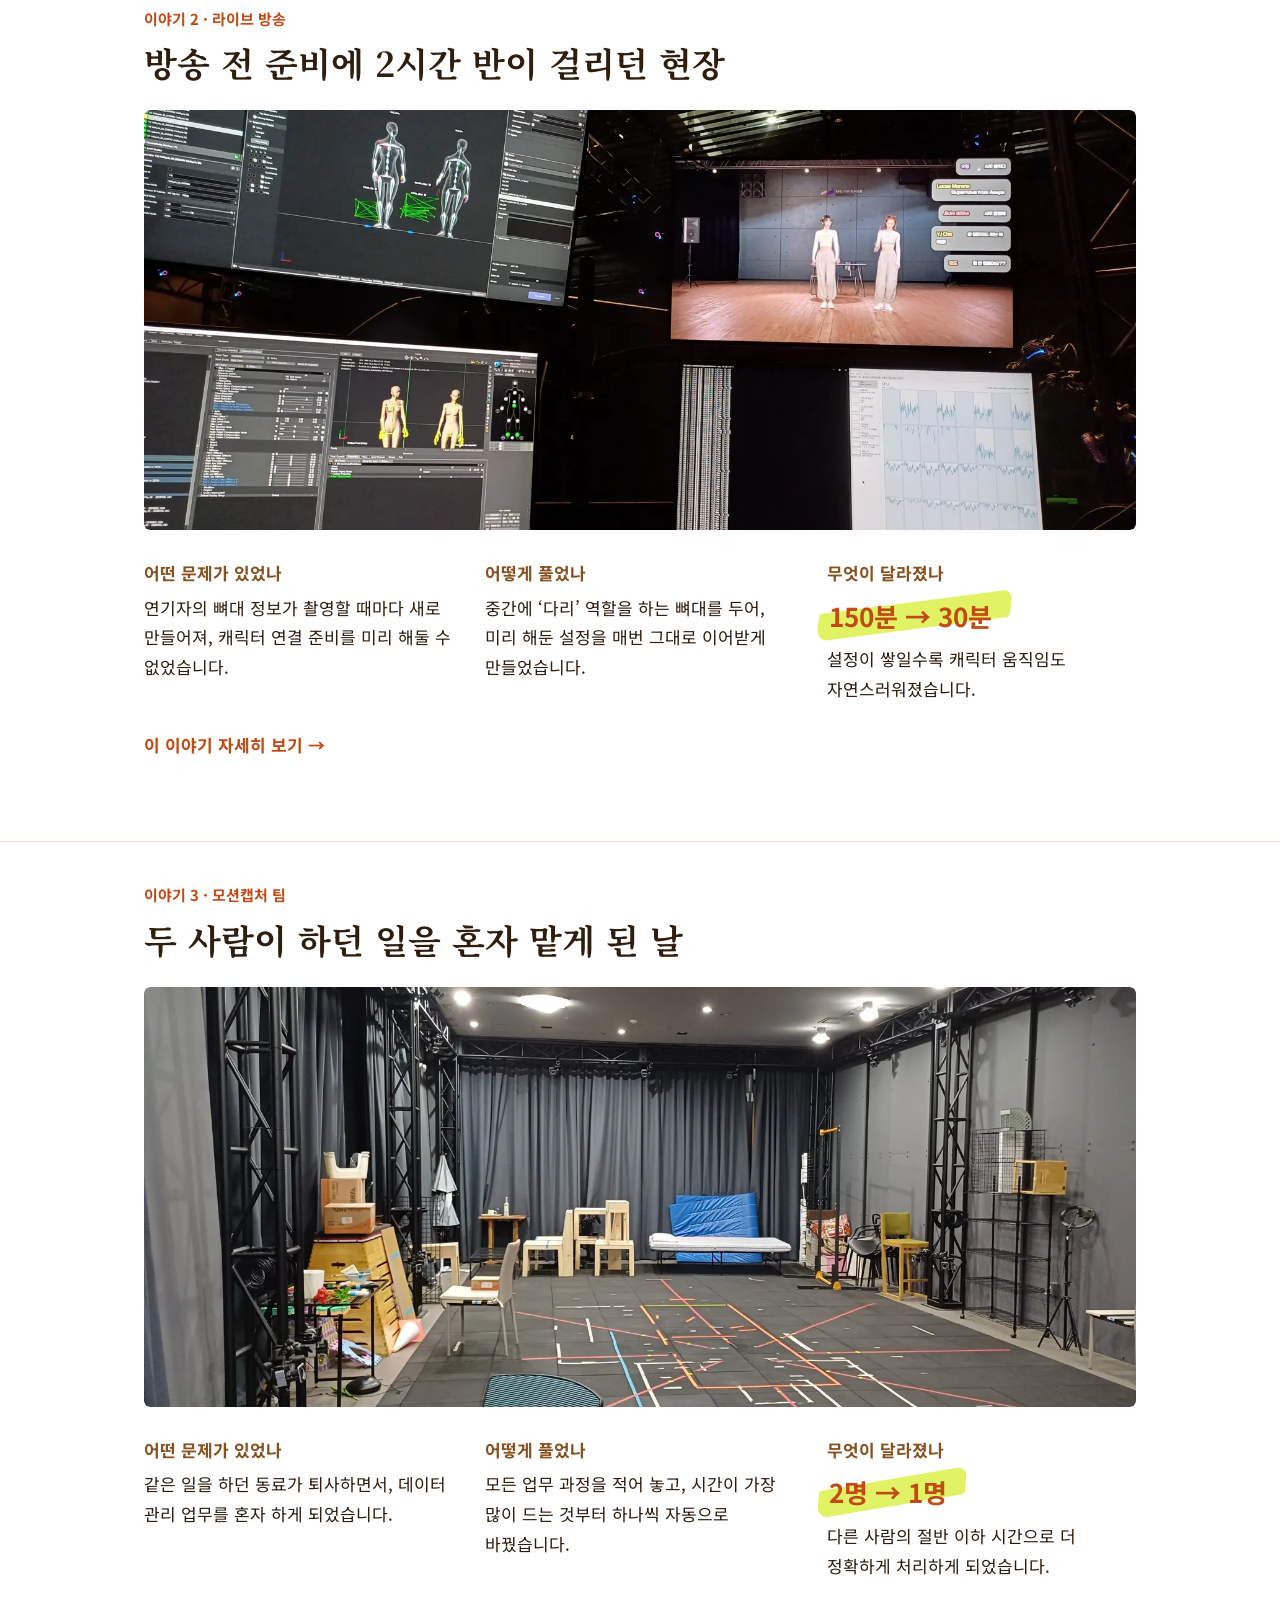
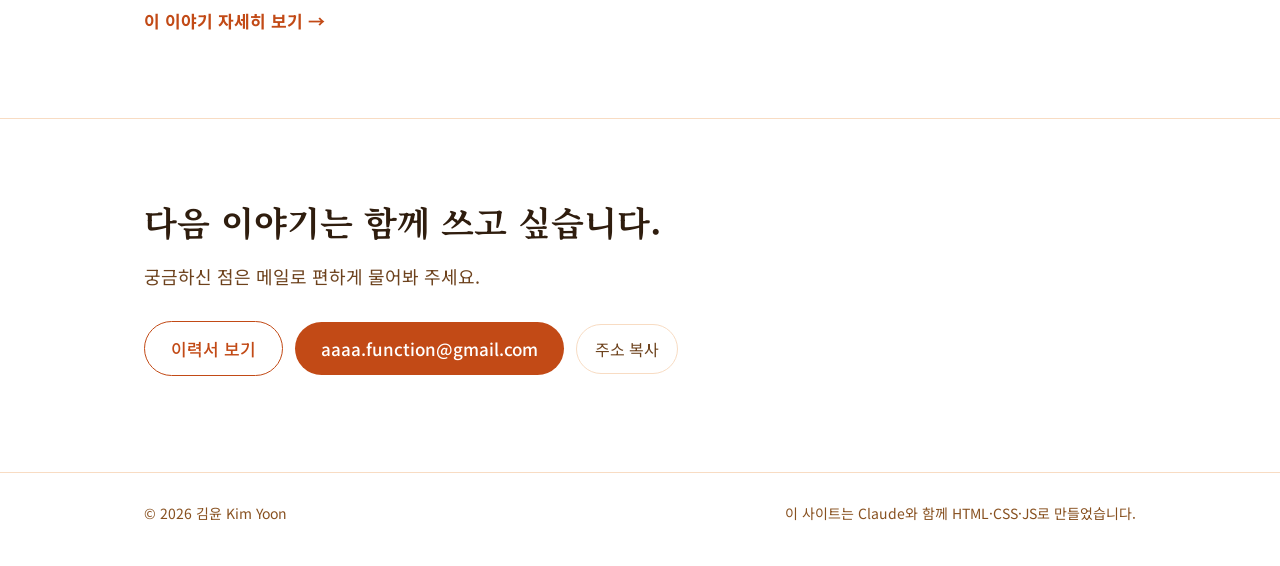
==== commit 6d28cdda: "Highlighter: stroke 85% of previous thickness (1.24em → 1.05em) Co-Authored-By: Claude Opus 5.5 <nor" ====
--- a/index.html
+++ b/index.html
@@ -14,7 +14,7 @@
   <link rel="preconnect" href="https://fonts.googleapis.com">
   <link rel="preconnect" href="https://fonts.gstatic.com" crossorigin>
   <link rel="stylesheet" href="https://fonts.googleapis.com/css2?family=Noto+Serif+KR:wght@600;700&family=Noto+Sans+KR:wght@400;500;700&display=swap">
-  <link rel="stylesheet" href="/assets/css/style.css?v=19">
+  <link rel="stylesheet" href="/assets/css/style.css?v=20">
 </head>
 <body id="top">
   <a class="skip" href="#main">본문으로 건너뛰기</a>
@@ -100,6 +100,6 @@
     </div>
   </footer>
   <a class="to-top" href="#top" aria-label="맨 위로 가기">↑ 위로 가기</a>
-  <script src="/assets/js/main.js?v=19" defer></script>
+  <script src="/assets/js/main.js?v=20" defer></script>
 </body>
 </html>
--- a/assets/css/style.css
+++ b/assets/css/style.css
@@ -248,8 +248,8 @@
 .hl { position: relative; display: inline-block; z-index: 0; padding: 0 2px; }
 .hl::before {
   content: ""; position: absolute; z-index: -1;
-  left: -10px; right: -18px; top: 50%; height: 1.24em;  /* 2× the original 0.62em; oversized past both ends */
-  margin-top: -0.62em;
+  left: -10px; right: -18px; top: 50%; height: 1.05em;  /* oversized past both ends */
+  margin-top: -0.525em;
   background: #dcf04a;                 /* lime-ish yellow */
   opacity: .85; border-radius: 3px 10px 4px 12px;
   /* angle set per item by main.js so the stroke runs from the text's
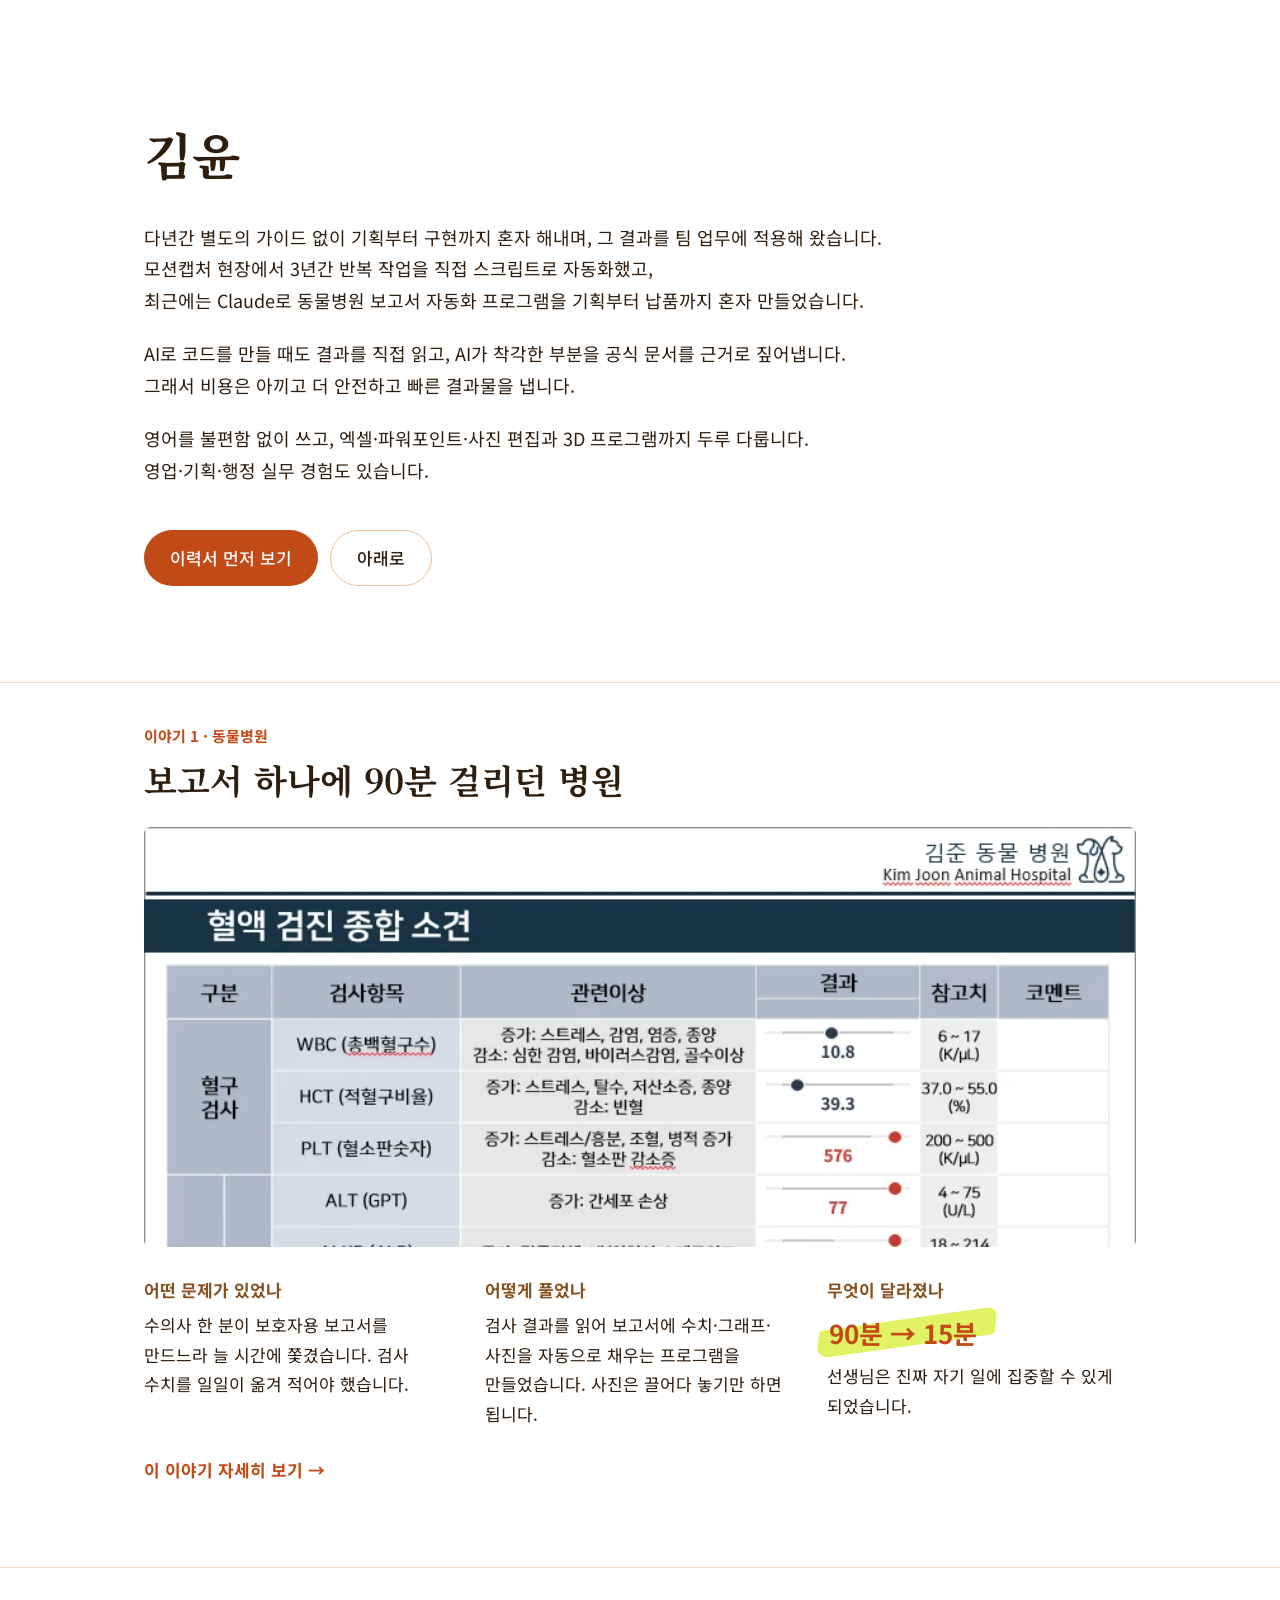
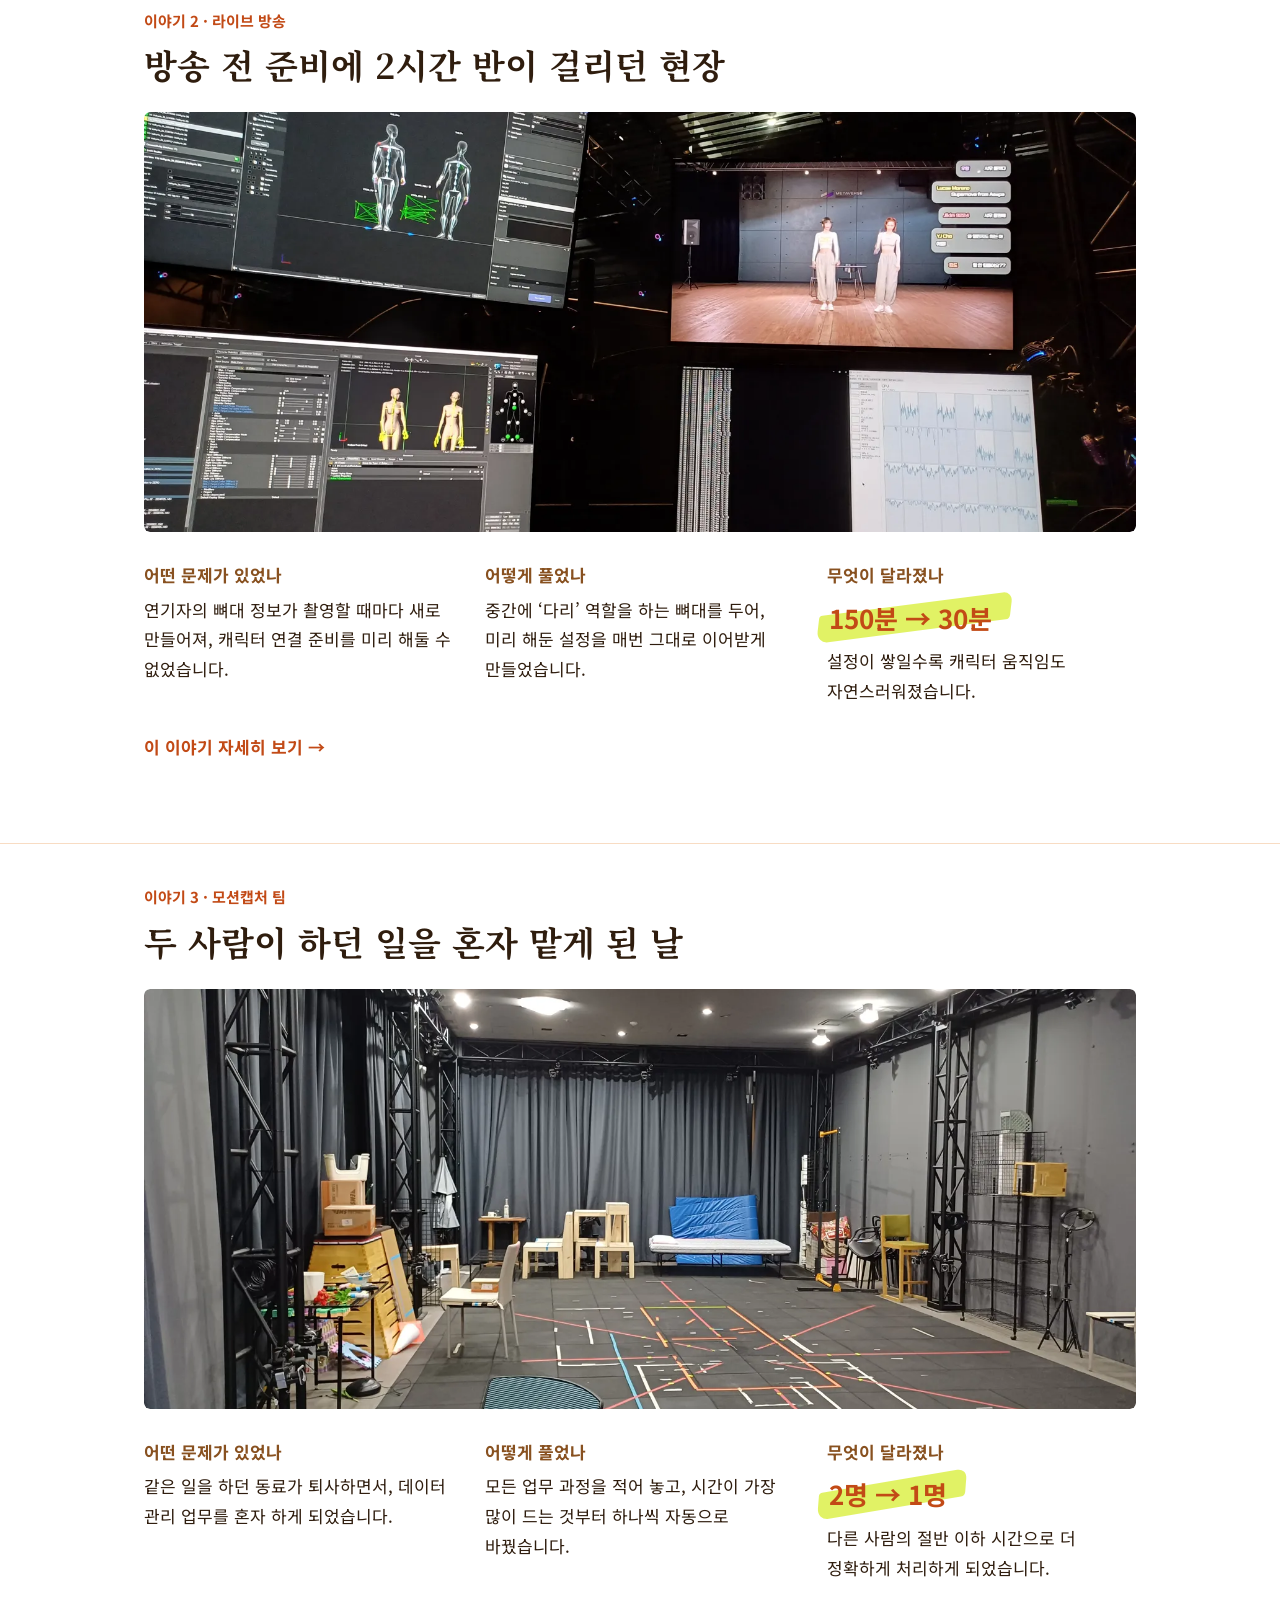
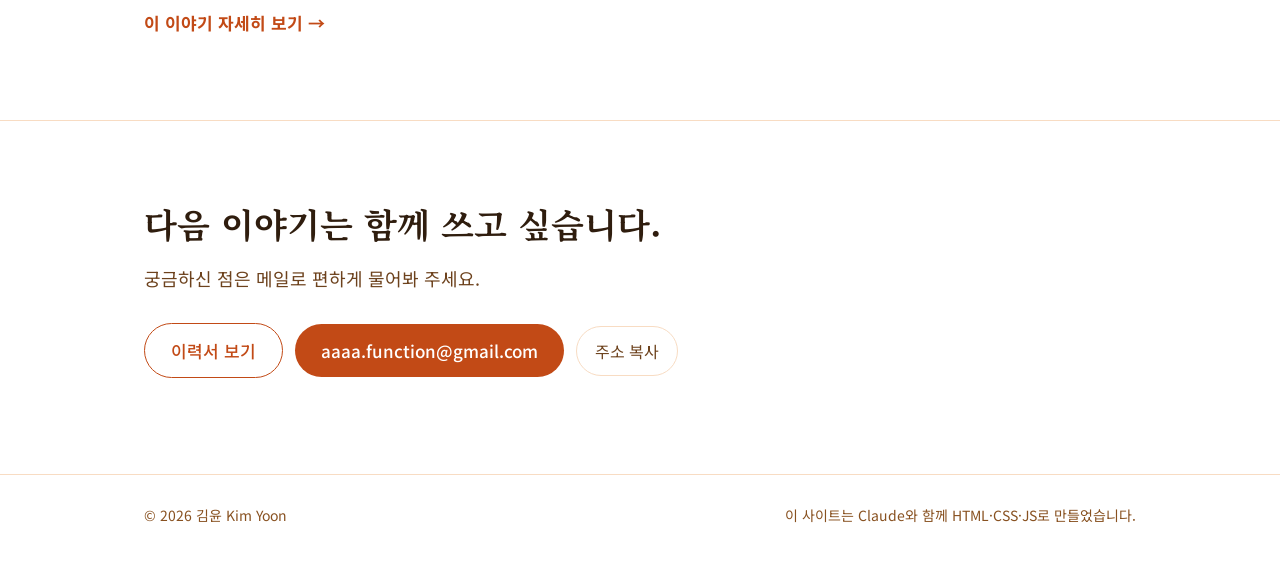
==== commit 09a9dfaf: "Add white 아래로 button next to 이력서 먼저 보기 (scrolls to the stories) Co-Authored-By: Claude Opus 5.5 <nor" ====
--- a/index.html
+++ b/index.html
@@ -14,7 +14,7 @@
   <link rel="preconnect" href="https://fonts.googleapis.com">
   <link rel="preconnect" href="https://fonts.gstatic.com" crossorigin>
   <link rel="stylesheet" href="https://fonts.googleapis.com/css2?family=Noto+Serif+KR:wght@600;700&family=Noto+Sans+KR:wght@400;500;700&display=swap">
-  <link rel="stylesheet" href="/assets/css/style.css?v=20">
+  <link rel="stylesheet" href="/assets/css/style.css?v=21">
 </head>
 <body id="top">
   <a class="skip" href="#main">본문으로 건너뛰기</a>
@@ -32,6 +32,7 @@
            영업·기획·행정 실무 경험도 있습니다.</p>
         <div class="actions">
           <a class="btn" href="/resume.html">이력서 먼저 보기</a>
+          <a class="btn white" href="#stories">아래로</a>
         </div>
       </div>
     </section>
@@ -100,6 +101,6 @@
     </div>
   </footer>
   <a class="to-top" href="#top" aria-label="맨 위로 가기">↑ 위로 가기</a>
-  <script src="/assets/js/main.js?v=20" defer></script>
+  <script src="/assets/js/main.js?v=21" defer></script>
 </body>
 </html>
--- a/assets/css/style.css
+++ b/assets/css/style.css
@@ -258,3 +258,7 @@
   transform-origin: center;
 }
 @media print { .hl::before { opacity: .5; } }
+
+/* ===== White button (아래로) ===== */
+.btn.white { background: #fff; color: var(--text); border: 1.5px solid var(--line-strong); }
+.btn.white:hover { background: #fff; border-color: var(--accent); color: var(--accent); }
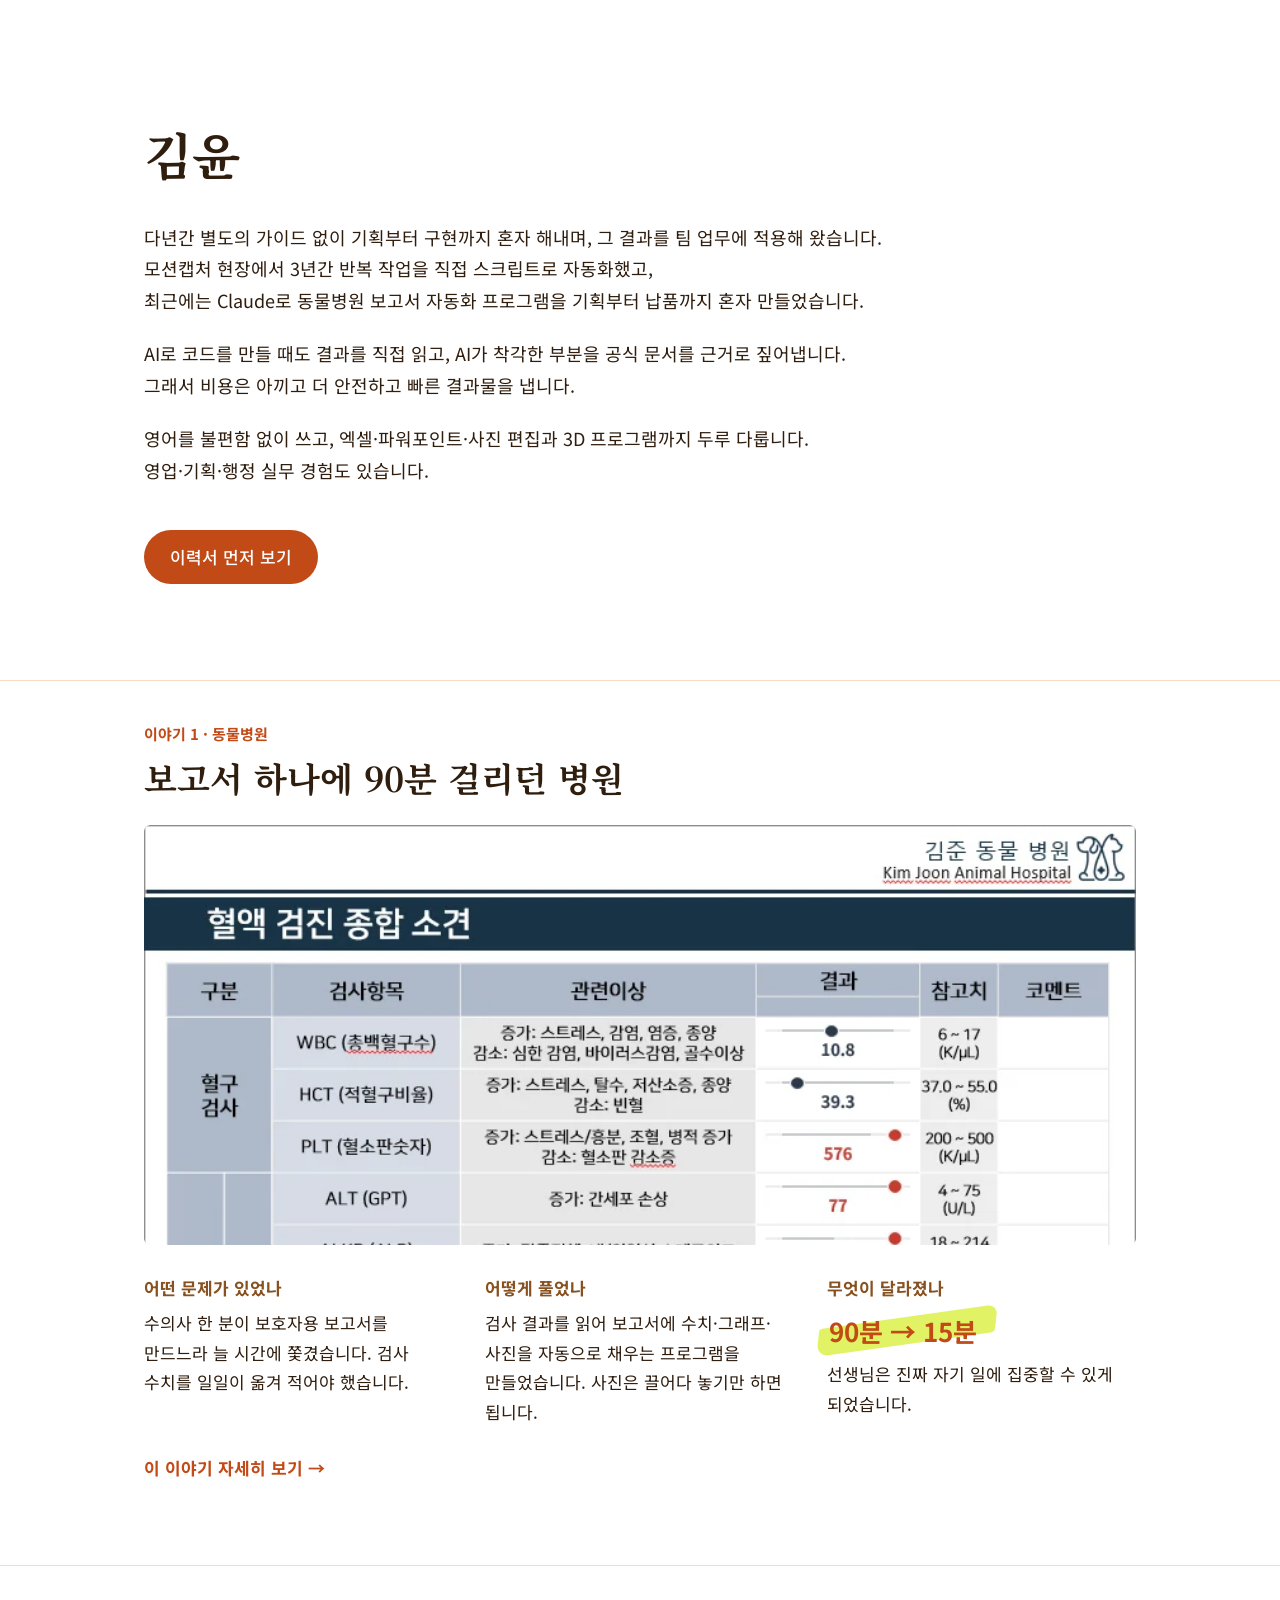
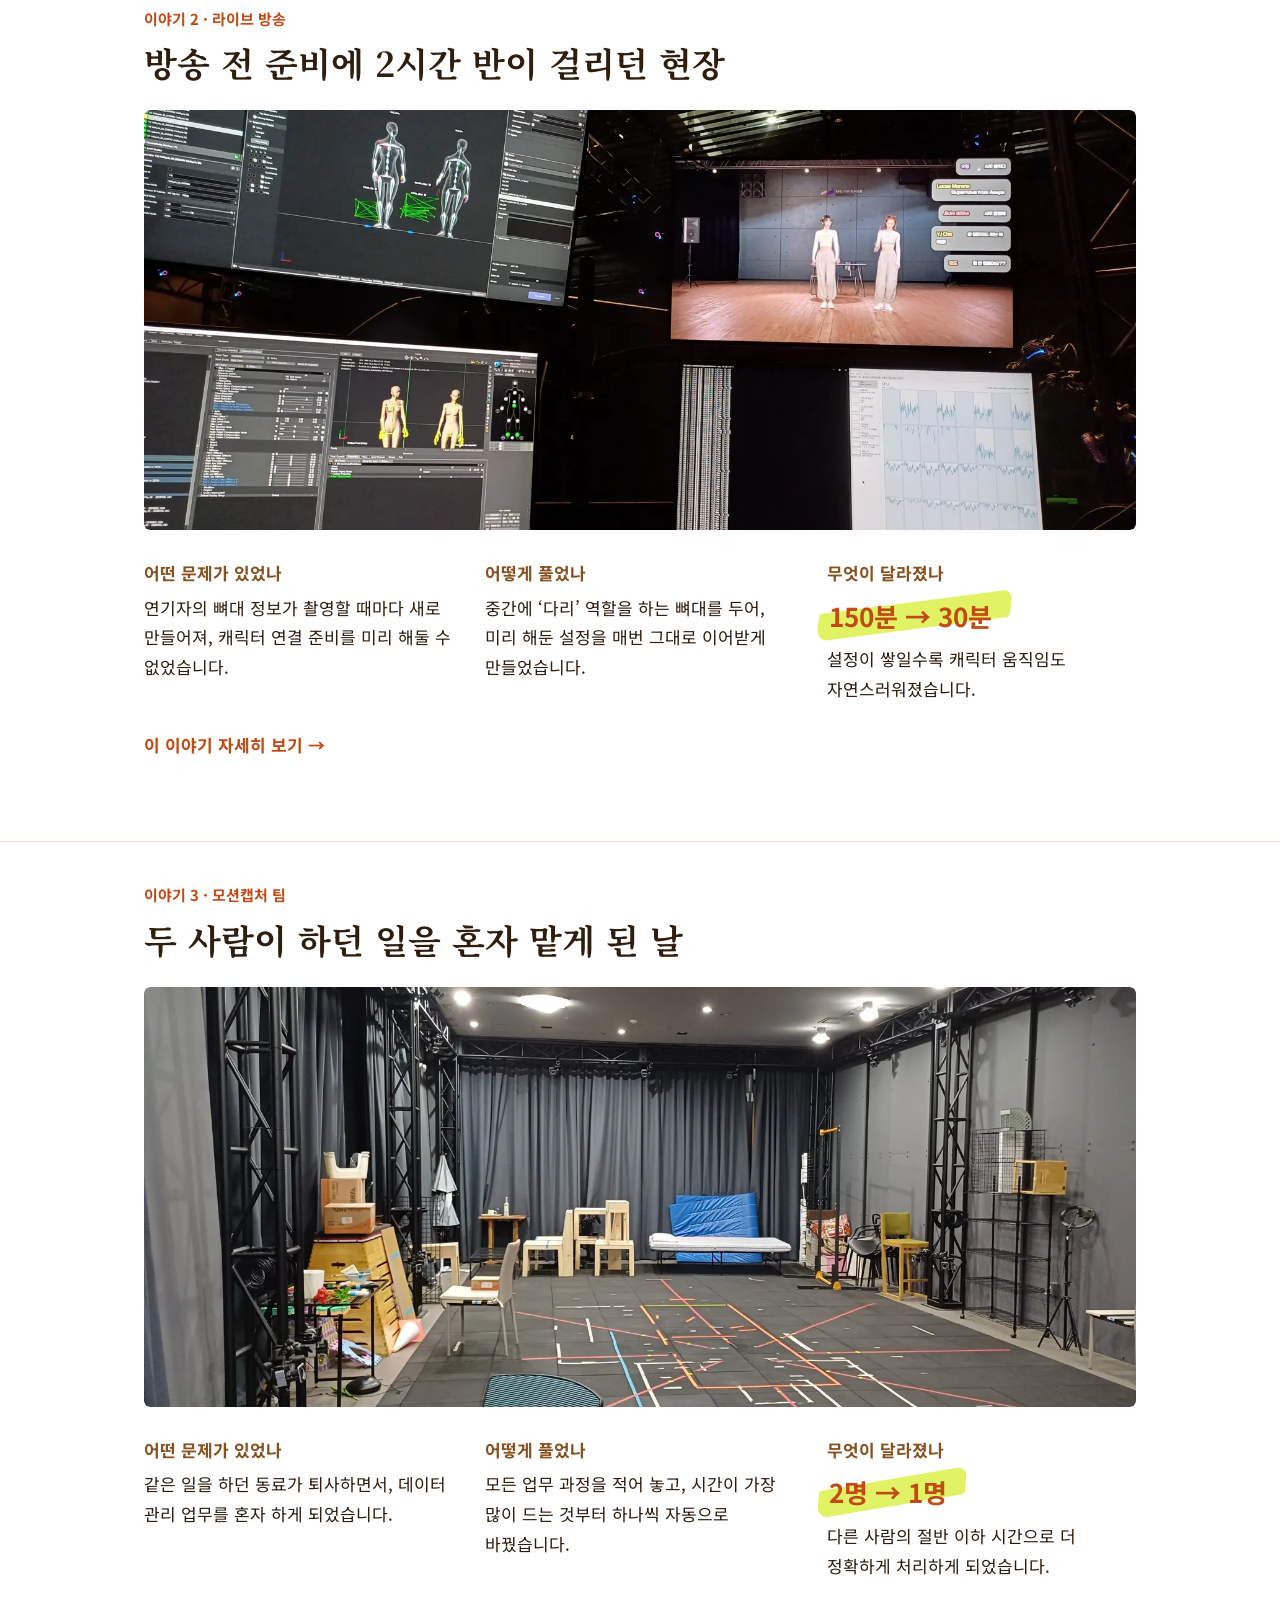
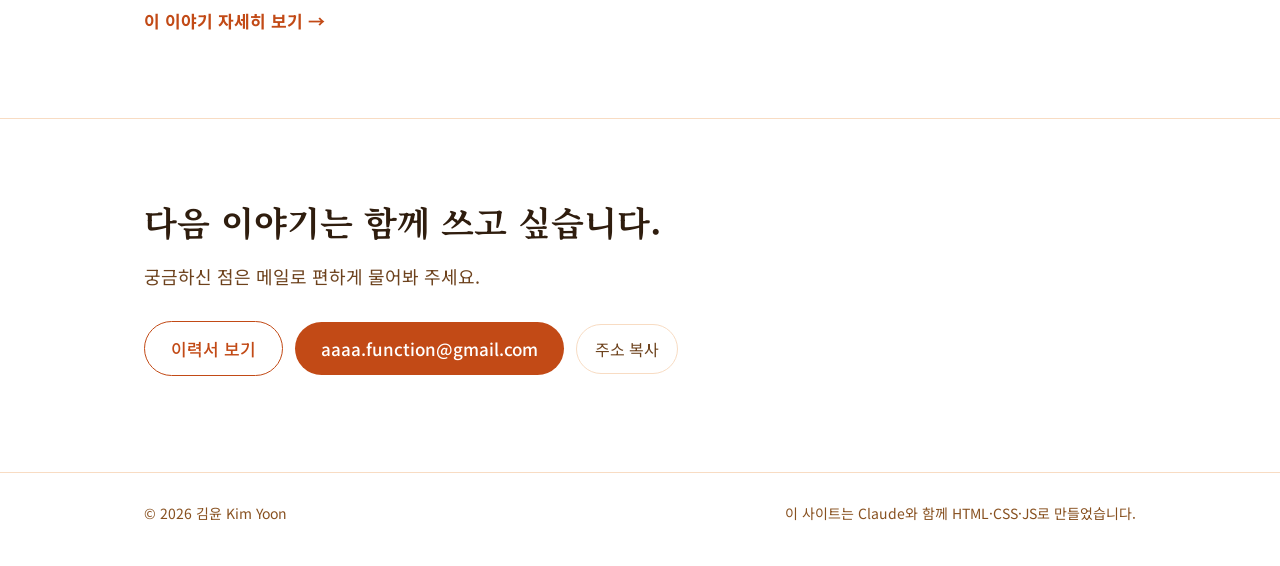
==== commit 8fe48968: "Revert "Add white 아래로 button next to 이력서 먼저 보기 (scrolls to the stories)" This reverts commit 09a9dfa" ====
--- a/index.html
+++ b/index.html
@@ -14,7 +14,7 @@
   <link rel="preconnect" href="https://fonts.googleapis.com">
   <link rel="preconnect" href="https://fonts.gstatic.com" crossorigin>
   <link rel="stylesheet" href="https://fonts.googleapis.com/css2?family=Noto+Serif+KR:wght@600;700&family=Noto+Sans+KR:wght@400;500;700&display=swap">
-  <link rel="stylesheet" href="/assets/css/style.css?v=21">
+  <link rel="stylesheet" href="/assets/css/style.css?v=20">
 </head>
 <body id="top">
   <a class="skip" href="#main">본문으로 건너뛰기</a>
@@ -32,7 +32,6 @@
            영업·기획·행정 실무 경험도 있습니다.</p>
         <div class="actions">
           <a class="btn" href="/resume.html">이력서 먼저 보기</a>
-          <a class="btn white" href="#stories">아래로</a>
         </div>
       </div>
     </section>
@@ -101,6 +100,6 @@
     </div>
   </footer>
   <a class="to-top" href="#top" aria-label="맨 위로 가기">↑ 위로 가기</a>
-  <script src="/assets/js/main.js?v=21" defer></script>
+  <script src="/assets/js/main.js?v=20" defer></script>
 </body>
 </html>
--- a/assets/css/style.css
+++ b/assets/css/style.css
@@ -258,7 +258,3 @@
   transform-origin: center;
 }
 @media print { .hl::before { opacity: .5; } }
-
-/* ===== White button (아래로) ===== */
-.btn.white { background: #fff; color: var(--text); border: 1.5px solid var(--line-strong); }
-.btn.white:hover { background: #fff; border-color: var(--accent); color: var(--accent); }
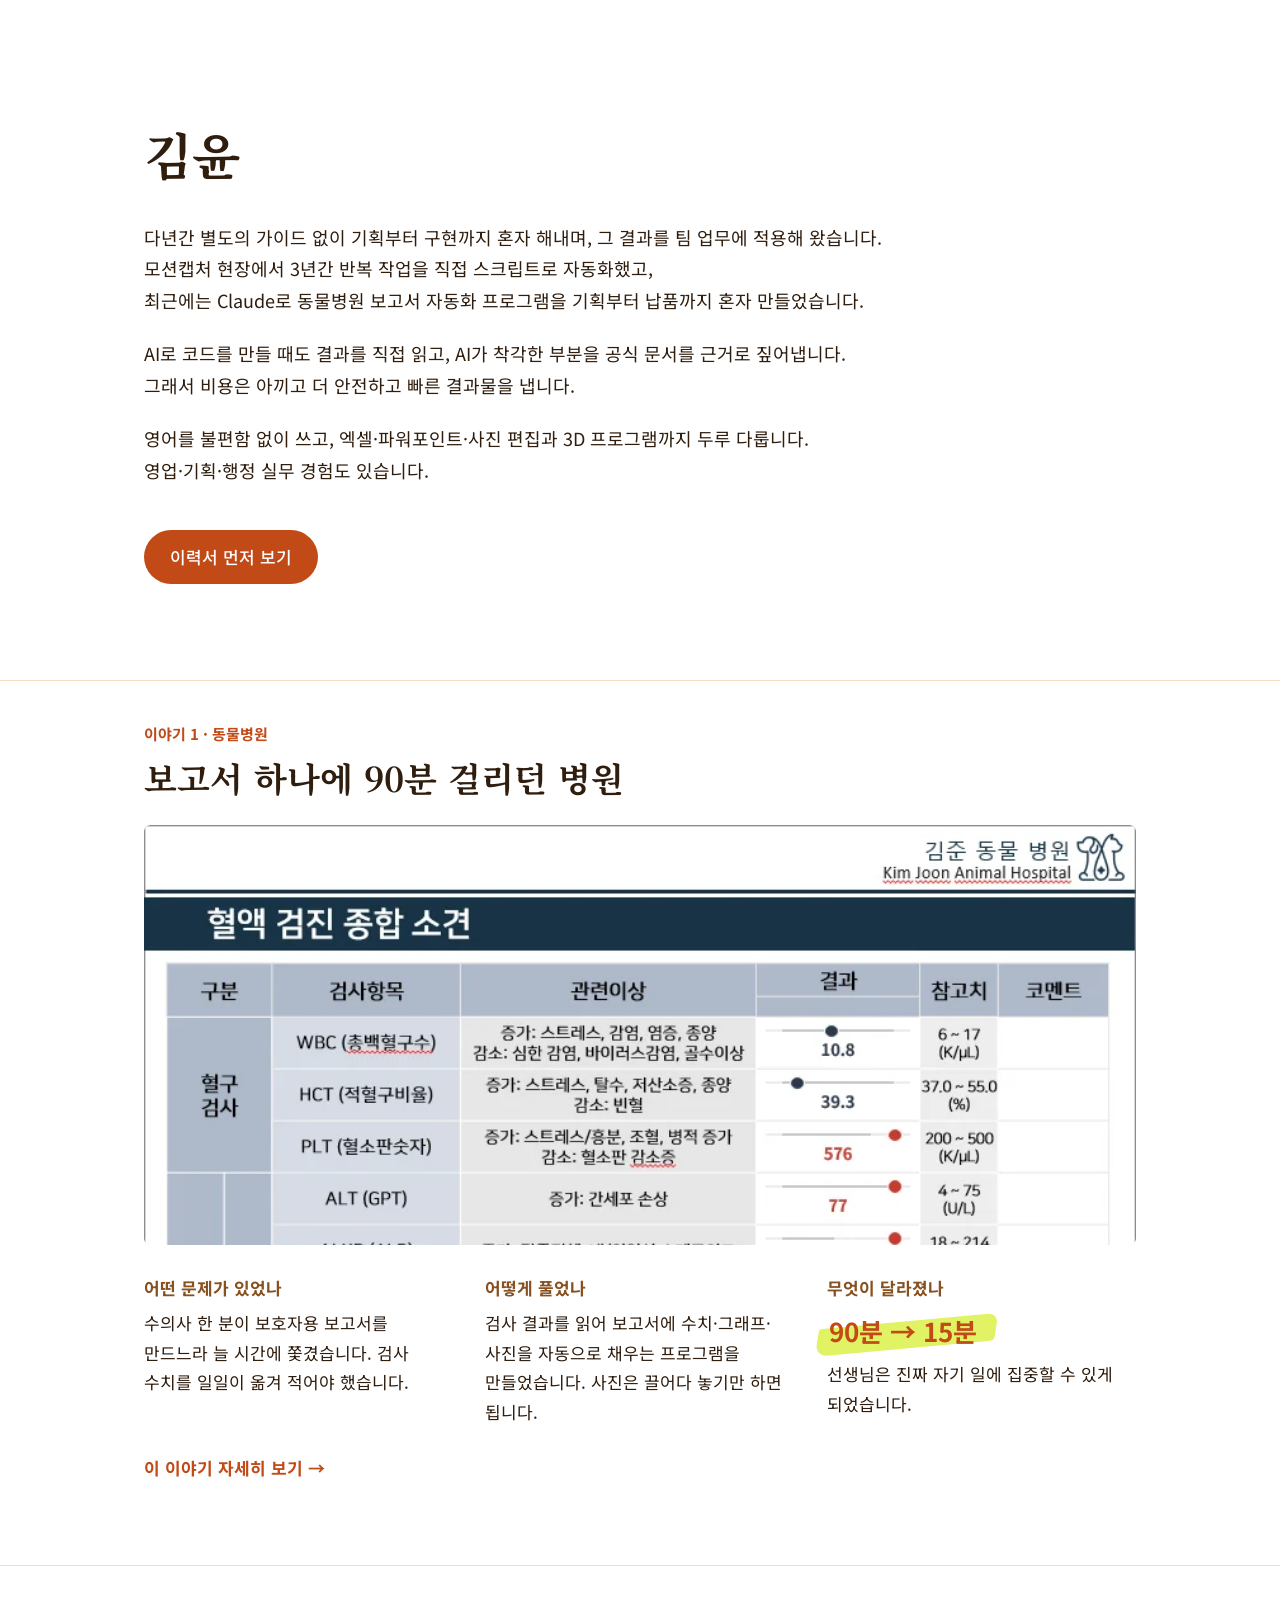
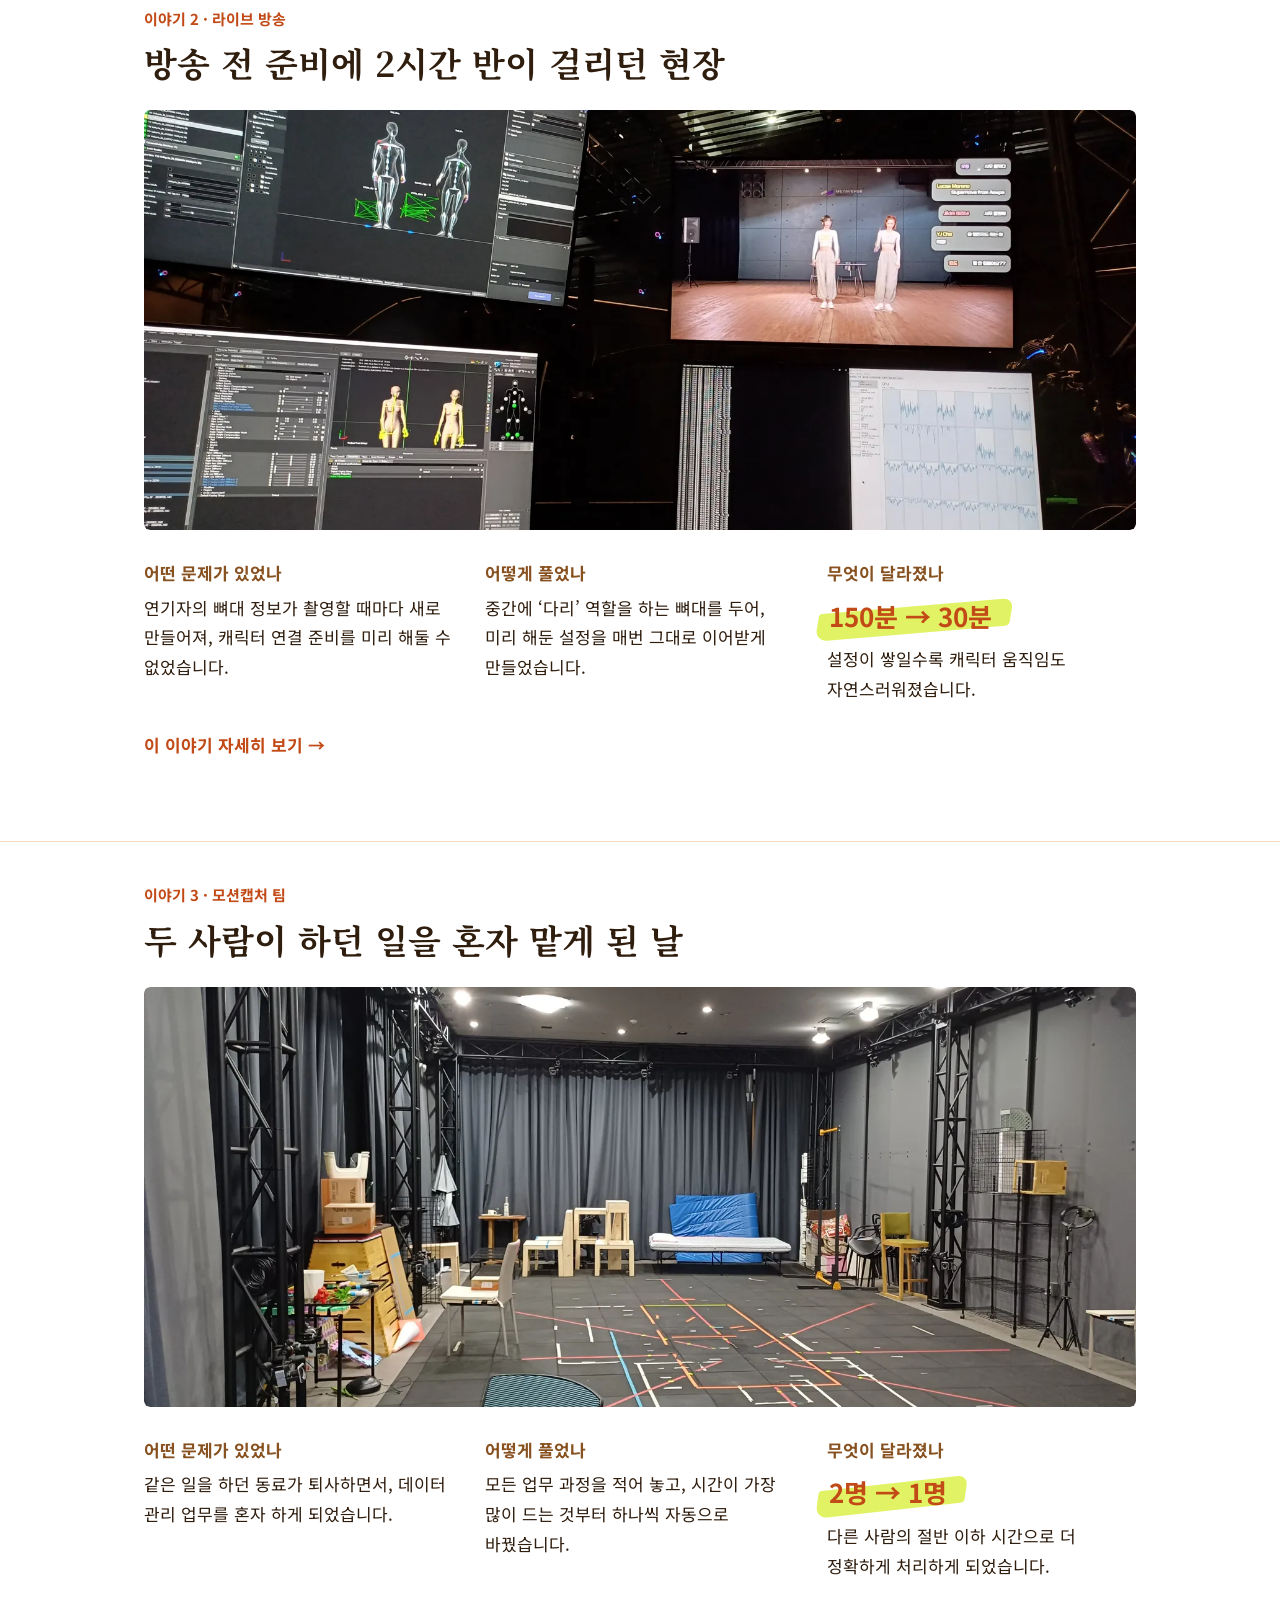
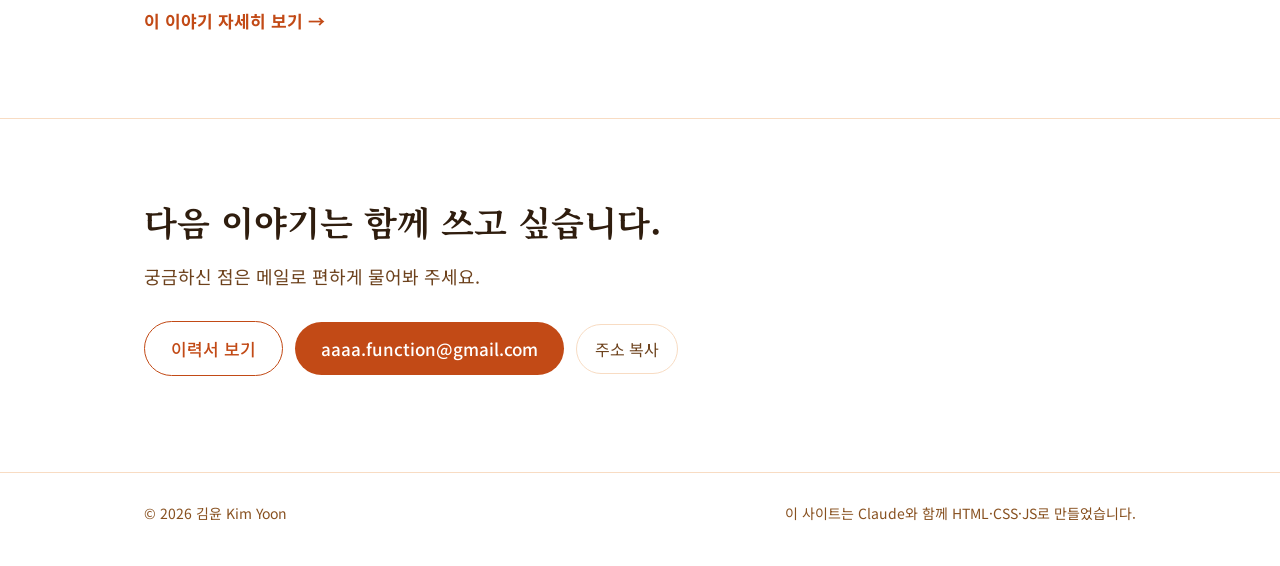
==== commit 0c3e6520: "Highlighter: lower the right end by ~1/3 of the text size, left end unchanged Rotation now pivots on" ====
--- a/index.html
+++ b/index.html
@@ -14,7 +14,7 @@
   <link rel="preconnect" href="https://fonts.googleapis.com">
   <link rel="preconnect" href="https://fonts.gstatic.com" crossorigin>
   <link rel="stylesheet" href="https://fonts.googleapis.com/css2?family=Noto+Serif+KR:wght@600;700&family=Noto+Sans+KR:wght@400;500;700&display=swap">
-  <link rel="stylesheet" href="/assets/css/style.css?v=20">
+  <link rel="stylesheet" href="/assets/css/style.css?v=23">
 </head>
 <body id="top">
   <a class="skip" href="#main">본문으로 건너뛰기</a>
@@ -100,6 +100,6 @@
     </div>
   </footer>
   <a class="to-top" href="#top" aria-label="맨 위로 가기">↑ 위로 가기</a>
-  <script src="/assets/js/main.js?v=20" defer></script>
+  <script src="/assets/js/main.js?v=23" defer></script>
 </body>
 </html>
--- a/assets/css/style.css
+++ b/assets/css/style.css
@@ -109,7 +109,7 @@
 .tl li { display: flex; flex-wrap: wrap; gap: 2px 20px; }
 .tl .w { flex: 0 0 170px; color: var(--text-2); }
 .plist { margin: 0; padding-left: 20px; display: grid; gap: 8px; }
-.plist ul { margin: 6px 0 0; padding-left: 18px; display: grid; gap: 4px; color: var(--text-2); font-size: 16px; }
+.plist ul { margin: 6px 0 0; padding-left: 18px; display: grid; gap: 4px; color: inherit; font-size: 16px; }
 .paper-actions { max-width: 860px; margin: 20px auto 0; display: flex; flex-wrap: wrap; gap: 12px; justify-content: flex-end; }
 
 /* ===== Case pages (E + A) ===== */
@@ -254,7 +254,7 @@
   opacity: .85; border-radius: 3px 10px 4px 12px;
   /* angle set per item by main.js so the stroke runs from the text's
      bottom-left corner to its top-right corner; -8deg is the no-JS fallback */
-  transform: rotate(var(--hl-rot, -8deg)) skewX(-14deg);
-  transform-origin: center;
+  transform: translateY(var(--hl-dy, 0px)) rotate(var(--hl-rot, -8deg)) skewX(-14deg);
+  transform-origin: left center;   /* left end stays put; only the right end moves */
 }
 @media print { .hl::before { opacity: .5; } }
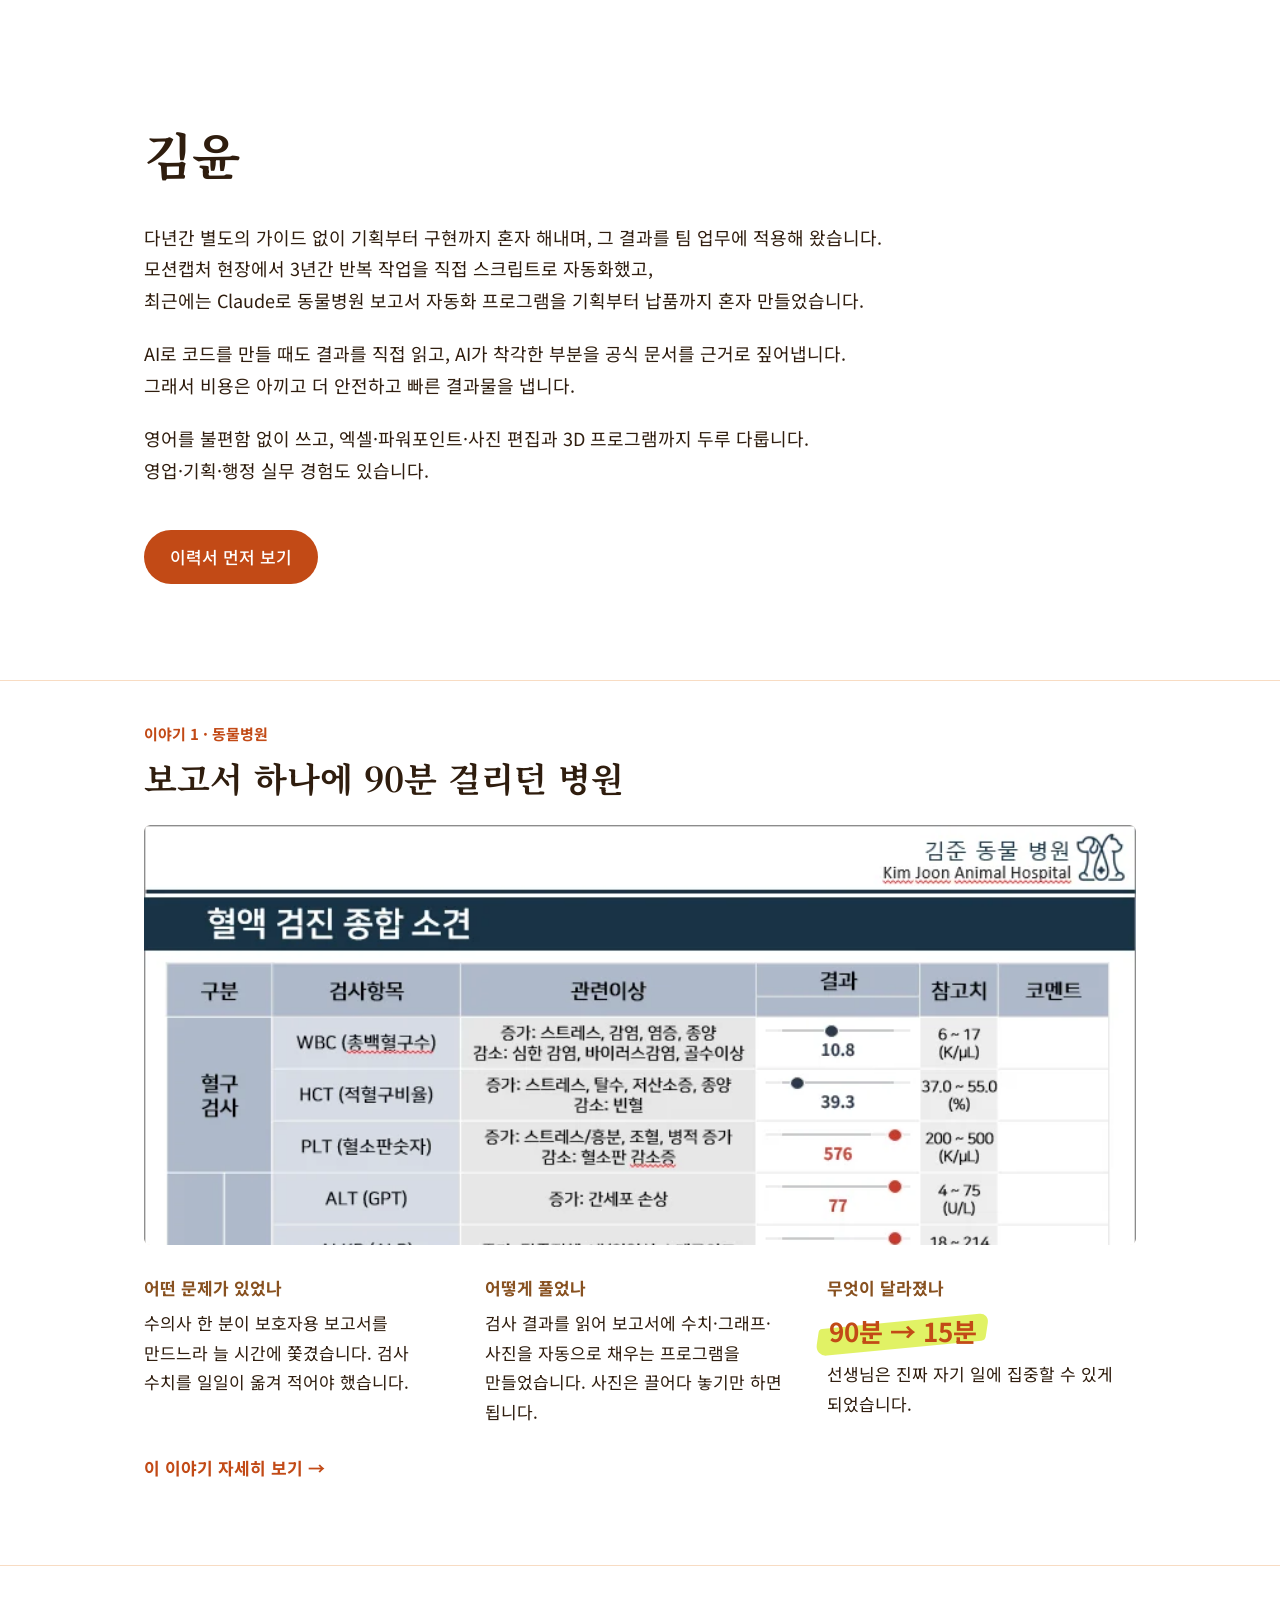
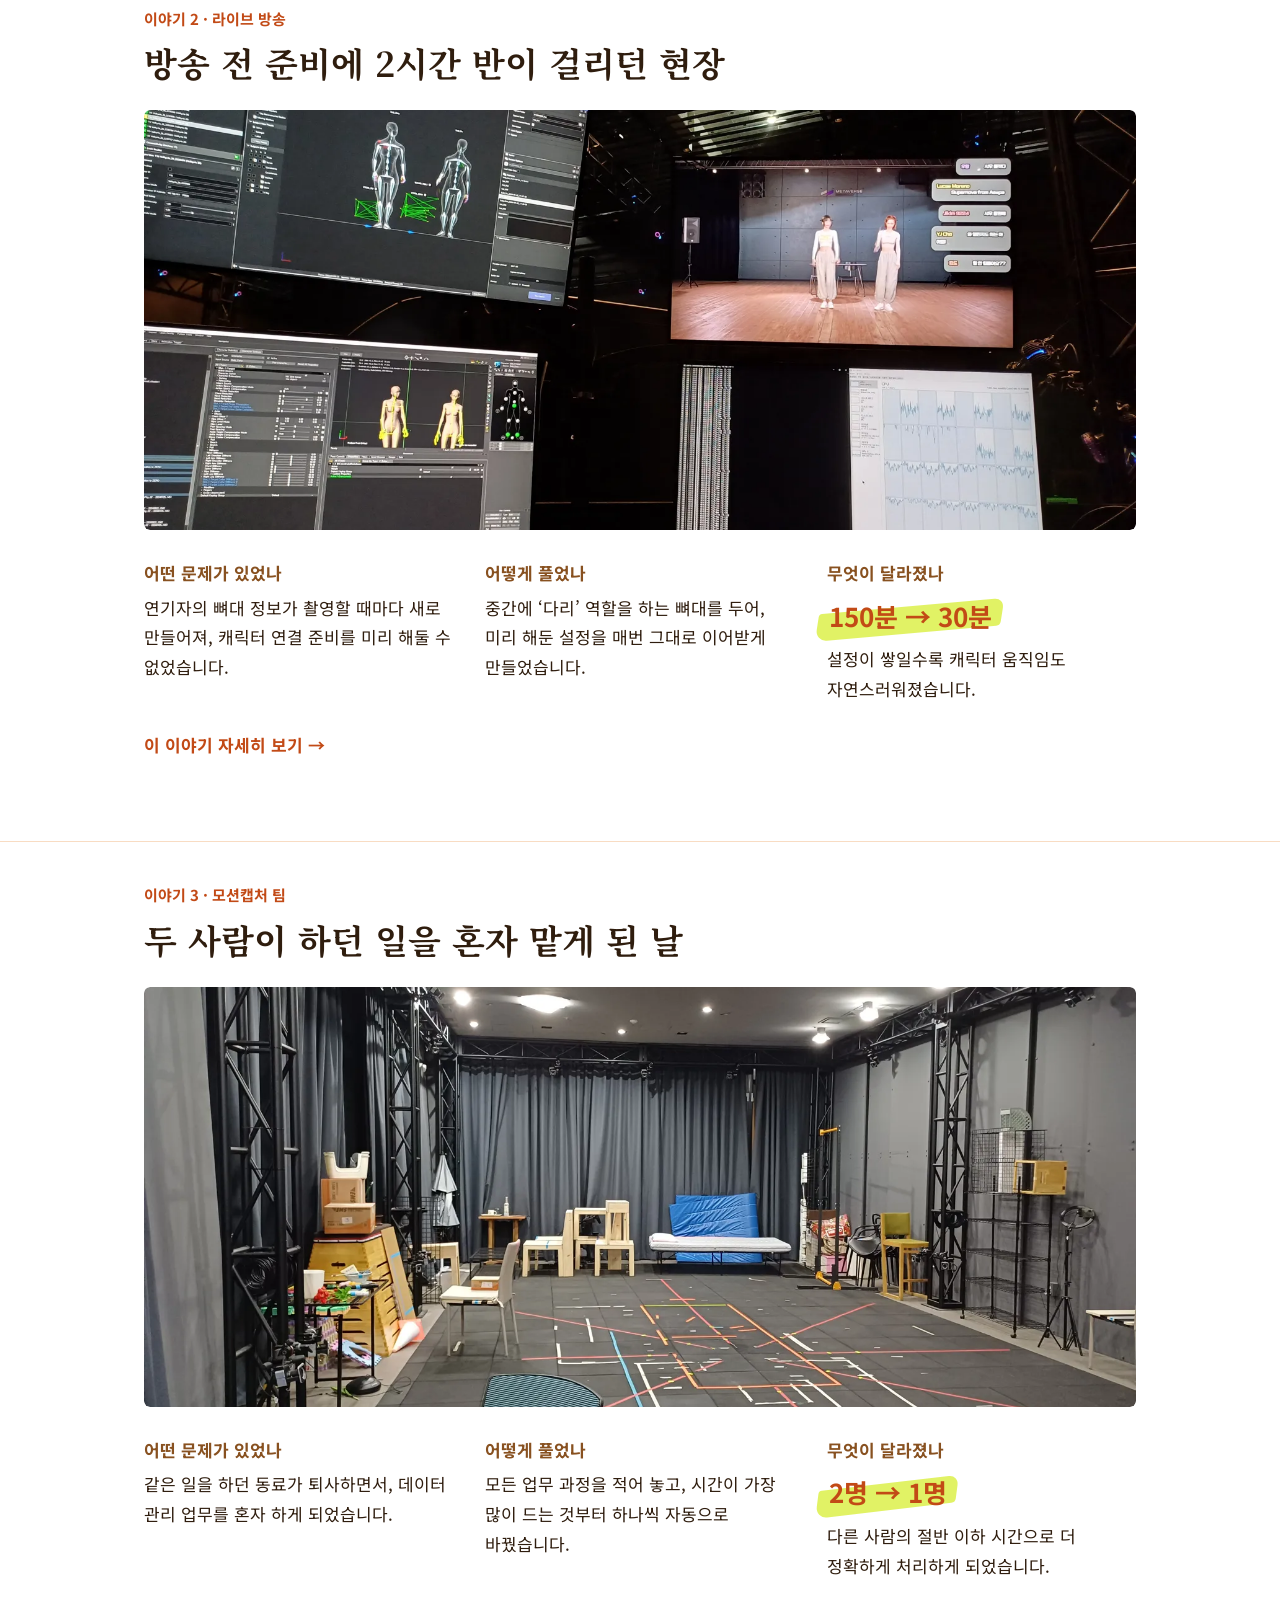
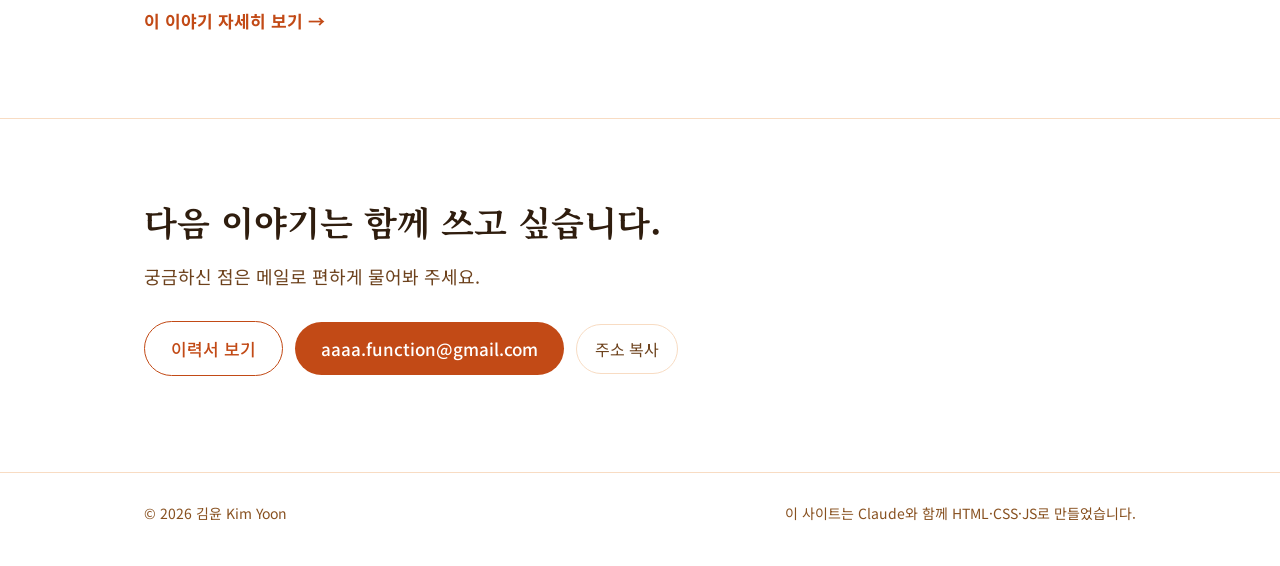
==== commit 76d6597f: "Highlighter: shorten right overhang to ~1/3 of the text size Co-Authored-By: Claude Opus 5.5 <norepl" ====
--- a/index.html
+++ b/index.html
@@ -14,7 +14,7 @@
   <link rel="preconnect" href="https://fonts.googleapis.com">
   <link rel="preconnect" href="https://fonts.gstatic.com" crossorigin>
   <link rel="stylesheet" href="https://fonts.googleapis.com/css2?family=Noto+Serif+KR:wght@600;700&family=Noto+Sans+KR:wght@400;500;700&display=swap">
-  <link rel="stylesheet" href="/assets/css/style.css?v=23">
+  <link rel="stylesheet" href="/assets/css/style.css?v=24">
 </head>
 <body id="top">
   <a class="skip" href="#main">본문으로 건너뛰기</a>
@@ -100,6 +100,6 @@
     </div>
   </footer>
   <a class="to-top" href="#top" aria-label="맨 위로 가기">↑ 위로 가기</a>
-  <script src="/assets/js/main.js?v=23" defer></script>
+  <script src="/assets/js/main.js?v=24" defer></script>
 </body>
 </html>
--- a/assets/css/style.css
+++ b/assets/css/style.css
@@ -248,7 +248,7 @@
 .hl { position: relative; display: inline-block; z-index: 0; padding: 0 2px; }
 .hl::before {
   content: ""; position: absolute; z-index: -1;
-  left: -10px; right: -18px; top: 50%; height: 1.05em;  /* oversized past both ends */
+  left: -10px; right: -0.33em; top: 50%; height: 1.05em;  /* oversized past both ends */
   margin-top: -0.525em;
   background: #dcf04a;                 /* lime-ish yellow */
   opacity: .85; border-radius: 3px 10px 4px 12px;
